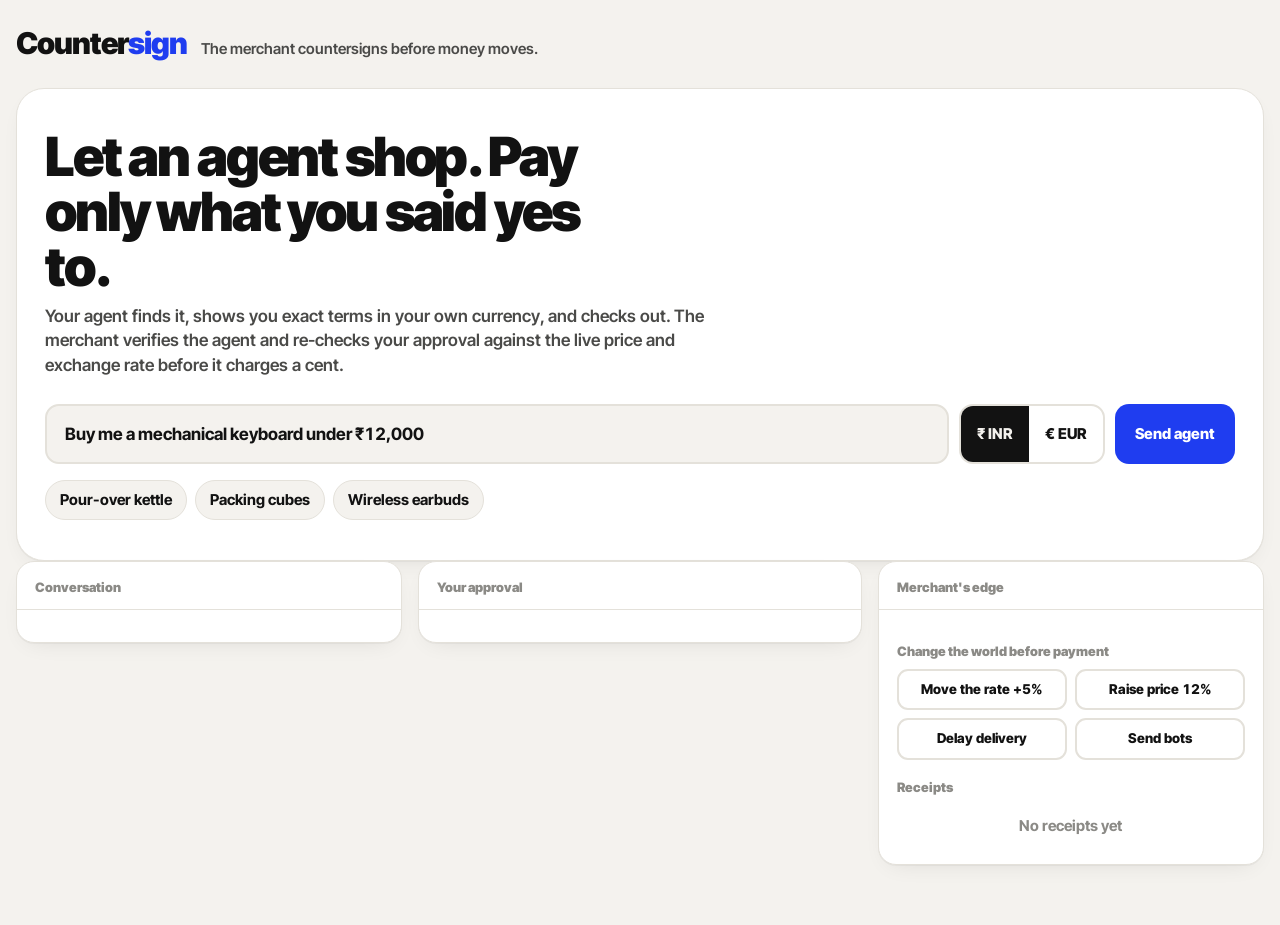
==== src/countersign/web/static/index.html @ b2256d84 "Merge aeshvarya/a5-shopper-screens: the demo app" ====
<!doctype html>
<html lang="en">
<head>
<meta charset="utf-8">
<meta name="viewport" content="width=device-width, initial-scale=1">
<title>Countersign</title>
<link rel="preconnect" href="https://fonts.googleapis.com">
<link rel="preconnect" href="https://fonts.gstatic.com" crossorigin>
<link href="https://fonts.googleapis.com/css2?family=Inter+Tight:wght@500;600;700;800;900&display=swap" rel="stylesheet">
<style>
:root {
  --bg: #f4f2ee; --panel: #ffffff; --ink: #121212; --ink-2: #4a4a48; --ink-3: #8b8a86;
  --line: #e4e1da; --soft: #efece6;
  --go: #0f8a4b; --go-bg: #e3f4ea; --ask: #b86e00; --ask-bg: #fbefd9; --no: #c0322b; --no-bg: #fbe5e3;
  --accent: #1f3df0; --accent-ink: #ffffff;
  --radius: 18px; --shadow: 0 1px 0 rgba(0,0,0,.04), 0 8px 24px -12px rgba(0,0,0,.12);
}
@media (prefers-color-scheme: dark) {
  :root:not([data-theme="light"]) {
    --bg: #0d0d0f; --panel: #17171a; --ink: #f3f2ee; --ink-2: #b9b8b3; --ink-3: #7b7a76;
    --line: #2a2a2f; --soft: #202024;
    --go: #3ccf7f; --go-bg: #12301f; --ask: #f2a93b; --ask-bg: #33250f; --no: #ff6b61; --no-bg: #3a1714;
    --accent: #7f93ff; --accent-ink: #0d0d0f; --shadow: none;
  }
}
* { box-sizing: border-box; }
html, body { margin: 0; background: var(--bg); color: var(--ink); }
body { font-family: "Inter Tight", system-ui, sans-serif; font-weight: 500; font-size: 15px; line-height: 1.45;
       font-variant-numeric: tabular-nums; -webkit-font-smoothing: antialiased; }
button, input { font: inherit; color: inherit; }
.wrap { max-width: 1320px; margin: 0 auto; padding: 22px 16px 60px; }
header { display: flex; align-items: center; justify-content: space-between; gap: 16px; margin-bottom: 22px; flex-wrap: wrap; }
.brand { display: flex; align-items: baseline; gap: 14px; flex-wrap: wrap; }
.brand h1 { margin: 0; font-size: 30px; font-weight: 900; letter-spacing: -0.03em; }
.brand h1 span { color: var(--accent); }
.brand p { margin: 0; color: var(--ink-2); font-weight: 600; }
.pills { display: flex; gap: 8px; flex-wrap: wrap; }
.pill { padding: 6px 12px; border-radius: 999px; background: var(--panel); border: 1px solid var(--line); font-weight: 700; font-size: 13px; }
.pill b { font-weight: 900; }

/* start */
.start { background: var(--panel); border-radius: 28px; padding: 40px 28px; box-shadow: var(--shadow); border: 1px solid var(--line); }
.start h2 { margin: 0 0 6px; font-size: clamp(30px, 5vw, 54px); font-weight: 900; letter-spacing: -0.04em; line-height: 1.02; max-width: 15ch; }
.start .sub { color: var(--ink-2); font-size: 17px; font-weight: 600; max-width: 60ch; margin: 10px 0 26px; }
.ask { display: flex; gap: 10px; flex-wrap: wrap; }
.ask input[type=text] { flex: 1 1 320px; min-width: 0; padding: 16px 18px; border-radius: 14px; border: 2px solid var(--line); background: var(--bg); font-size: 17px; font-weight: 700; }
.ask input[type=text]:focus { outline: none; border-color: var(--accent); }
.seg { display: inline-flex; border: 2px solid var(--line); border-radius: 14px; overflow: hidden; }
.seg button { border: 0; background: transparent; padding: 0 16px; font-weight: 800; cursor: pointer; min-height: 52px; }
.seg button[aria-pressed=true] { background: var(--ink); color: var(--bg); }
.btn { border: 0; border-radius: 14px; padding: 14px 20px; font-weight: 800; cursor: pointer; background: var(--ink); color: var(--bg); min-height: 52px; }
.btn.primary { background: var(--accent); color: var(--accent-ink); }
.btn.ghost { background: transparent; color: var(--ink); border: 2px solid var(--line); }
.btn.small { min-height: 0; padding: 9px 13px; border-radius: 11px; font-size: 13.5px; }
.btn:disabled { opacity: .45; cursor: default; }
.chips { display: flex; gap: 8px; flex-wrap: wrap; margin-top: 16px; }
.chip { border: 1px solid var(--line); background: var(--bg); border-radius: 999px; padding: 8px 14px; font-weight: 700; cursor: pointer; }

/* board */
.board { display: grid; grid-template-columns: 1fr 1.15fr 1fr; gap: 16px; align-items: start; }
@media (max-width: 1080px) { .board { grid-template-columns: 1fr; } }
.col { background: var(--panel); border-radius: var(--radius); border: 1px solid var(--line); box-shadow: var(--shadow); min-width: 0; }
.col > h3 { margin: 0; padding: 16px 18px 12px; font-size: 13px; font-weight: 900; color: var(--ink-3); border-bottom: 1px solid var(--line); display: flex; justify-content: space-between; align-items: center; }
.col .body { padding: 14px 18px 18px; }

/* conversation */
.feed { display: flex; flex-direction: column; gap: 10px; max-height: 70vh; overflow: auto; }
.msg { padding: 10px 13px; border-radius: 14px; background: var(--soft); max-width: 92%; overflow-wrap: anywhere; }
.msg.shopper { align-self: flex-end; background: var(--ink); color: var(--bg); font-weight: 700; }
.msg.agent { align-self: flex-start; }
.msg.sys { align-self: center; background: transparent; color: var(--ink-3); font-size: 13px; font-weight: 700; text-align: center; padding: 2px 8px; }
.msg.go { background: var(--go-bg); color: var(--go); font-weight: 800; }
.msg.ask { background: var(--ask-bg); color: var(--ask); font-weight: 800; }
.msg.no { background: var(--no-bg); color: var(--no); font-weight: 800; }
.msg.market { align-self: center; background: transparent; border: 1px dashed var(--ask); color: var(--ask); font-size: 13px; font-weight: 800; }
.typing { color: var(--ink-3); font-weight: 700; font-size: 13px; }
.typing::after { content: "…"; animation: dots 1.2s steps(4) infinite; }
@keyframes dots { 0% { content: ""; } 33% { content: "."; } 66% { content: ".."; } 100% { content: "..."; } }

/* approval */
.card { border-radius: 16px; border: 2px solid var(--line); padding: 18px; }
.card.pending { border-color: var(--accent); }
.card.go { border-color: var(--go); background: var(--go-bg); }
.card.ask { border-color: var(--ask); background: var(--ask-bg); }
.card.no { border-color: var(--no); background: var(--no-bg); }
.label { font-size: 12.5px; font-weight: 900; color: var(--ink-3); margin-bottom: 4px; }
.item { font-size: 20px; font-weight: 900; letter-spacing: -0.02em; }
.why { color: var(--ink-2); font-weight: 600; margin: 6px 0 14px; }
.big { font-size: clamp(34px, 4.6vw, 48px); font-weight: 900; letter-spacing: -0.04em; line-height: 1; }
.rows { display: grid; grid-template-columns: auto 1fr; gap: 8px 16px; margin: 14px 0; font-weight: 600; }
.rows dt { color: var(--ink-3); font-weight: 800; }
.rows dd { margin: 0; text-align: right; font-weight: 800; }
.lock { display: inline-flex; align-items: center; gap: 6px; font-weight: 800; color: var(--go); }
.lock.low { color: var(--ask); }
.ceiling { display: flex; gap: 10px; align-items: center; margin: 14px 0 6px; flex-wrap: wrap; }
.ceiling .field { display: inline-flex; align-items: center; border: 2px solid var(--line); border-radius: 12px; background: var(--bg); padding-left: 14px; }
.ceiling .field span { font-size: 20px; font-weight: 900; color: var(--ink-3); }
.ceiling .field:focus-within { border-color: var(--accent); }
.ceiling input { border: 0 !important; outline: none; width: 150px; padding: 12px 14px; border: 2px solid var(--line); border-radius: 12px; background: var(--bg); font-size: 20px; font-weight: 900; }
.hint { color: var(--ink-2); font-size: 13.5px; font-weight: 600; }
.actions { display: flex; gap: 10px; margin-top: 16px; flex-wrap: wrap; }
.diff { width: 100%; border-collapse: collapse; margin: 10px 0 2px; font-weight: 700; font-size: 14px; }
.diff th { text-align: left; color: var(--ink-3); font-size: 12.5px; font-weight: 900; padding: 4px 0; }
.diff td { padding: 6px 0; border-top: 1px solid rgba(0,0,0,.08); vertical-align: top; overflow-wrap: anywhere; }
.diff td.new { color: var(--ask); font-weight: 900; }
.diff td:first-child, .diff th:first-child { white-space: nowrap; padding-right: 12px; }
.empty { color: var(--ink-3); font-weight: 700; text-align: center; padding: 34px 10px; }
.stack { display: flex; flex-direction: column; gap: 14px; }

/* edge */
.edge { display: flex; flex-direction: column; gap: 6px; max-height: 34vh; overflow: auto; }
.e { display: grid; grid-template-columns: 22px 1fr; gap: 8px; font-size: 13.5px; font-weight: 700; padding: 7px 9px; border-radius: 10px; background: var(--soft); overflow-wrap: anywhere; }
.e .k { font-weight: 900; }
.e.ok .k { color: var(--go); } .e.bad .k { color: var(--no); }
.e small { display: block; color: var(--ink-3); font-weight: 700; }
.sec { margin-top: 18px; }
.sec h4 { margin: 0 0 8px; font-size: 13px; font-weight: 900; color: var(--ink-3); }
.levers { display: grid; grid-template-columns: 1fr 1fr; gap: 8px; }
.receipt { border: 2px solid var(--line); border-radius: 14px; padding: 12px; font-size: 13.5px; font-weight: 700; }
.receipt .rn { font-size: 17px; font-weight: 900; }
.findings { margin: 8px 0 0; padding: 0; list-style: none; display: flex; flex-direction: column; gap: 4px; }
.findings li::before { content: "✓ "; color: var(--go); font-weight: 900; }
.findings.bad li::before { content: "✗ "; color: var(--no); }
.verdict { font-weight: 900; margin-top: 8px; }
.verdict.ok { color: var(--go); } .verdict.bad { color: var(--no); }
.toast { position: fixed; left: 50%; bottom: 20px; transform: translateX(-50%); background: var(--ink); color: var(--bg); padding: 12px 16px; border-radius: 12px; font-weight: 800; display: none; max-width: calc(100% - 32px); }
</style>
</head>
<body>
<div class="wrap">
  <header>
    <div class="brand">
      <h1>Counter<span>sign</span></h1>
      <p>The merchant countersigns before money moves.</p>
    </div>
    <div class="pills" id="pills"></div>
  </header>

  <section class="start" id="start">
    <h2>Let an agent shop. Pay only what you said yes to.</h2>
    <p class="sub">Your agent finds it, shows you exact terms in your own currency, and checks out. The merchant verifies the agent and re-checks your approval against the live price and exchange rate before it charges a cent.</p>
    <form class="ask" id="ask">
      <input type="text" id="request" value="Buy me a mechanical keyboard under ₹12,000" aria-label="What should your agent buy?">
      <div class="seg" role="group" aria-label="Your currency">
        <button type="button" data-ccy="INR" aria-pressed="true">₹ INR</button>
        <button type="button" data-ccy="EUR" aria-pressed="false">€ EUR</button>
      </div>
      <button class="btn primary" type="submit">Send agent</button>
    </form>
    <div class="chips">
      <button class="chip" data-q="Buy me a pour-over kettle">Pour-over kettle</button>
      <button class="chip" data-q="Buy me packing cubes for a trip">Packing cubes</button>
      <button class="chip" data-q="Buy me wireless earbuds">Wireless earbuds</button>
    </div>
  </section>

  <section class="board" id="board" hidden>
    <div class="col">
      <h3>Conversation <span id="state" class="typing" hidden>working</span></h3>
      <div class="body"><div class="feed" id="feed"></div></div>
    </div>
    <div class="col">
      <h3>Your approval</h3>
      <div class="body stack" id="approval"></div>
    </div>
    <div class="col">
      <h3>Merchant's edge</h3>
      <div class="body">
        <div class="edge" id="edge"></div>
        <div class="sec"><h4>Change the world before payment</h4>
          <div class="levers">
            <button class="btn ghost small" data-lever="rate">Move the rate +5%</button>
            <button class="btn ghost small" data-lever="price">Raise price 12%</button>
            <button class="btn ghost small" data-lever="delivery">Delay delivery</button>
            <button class="btn ghost small" data-lever="bot">Send bots</button>
          </div>
        </div>
        <div class="sec"><h4>Receipts</h4><div id="receipts" class="stack"><div class="empty" style="padding:10px">No receipts yet</div></div></div>
      </div>
    </div>
  </section>
</div>
<div class="toast" id="toast" role="status"></div>

<script>
const $ = (s) => document.querySelector(s);
let currency = "INR", sid = null, state = null, poll = null, verified = {};

const fmt = (amount, ccy) => {
  if (amount == null) return "—";
  const n = Number(amount);
  const locale = ccy === "INR" ? "en-IN" : ccy === "EUR" ? "de-DE" : "en-US";
  return new Intl.NumberFormat(locale, { style: "currency", currency: ccy, maximumFractionDigits: 2 }).format(n);
};
const esc = (s) => String(s ?? "").replace(/[&<>"]/g, (c) => ({ "&": "&amp;", "<": "&lt;", ">": "&gt;", '"': "&quot;" }[c]));
const toast = (t) => { const el = $("#toast"); el.textContent = t; el.style.display = "block"; clearTimeout(toast.t); toast.t = setTimeout(() => el.style.display = "none", 3200); };

async function api(path, body) {
  const r = await fetch(path, { method: body === undefined ? "GET" : "POST", headers: { "Content-Type": "application/json" }, body: body === undefined ? undefined : JSON.stringify(body) });
  const data = await r.json().catch(() => ({}));
  if (!r.ok) throw new Error(data.detail || r.statusText);
  return data;
}

document.querySelectorAll(".seg button").forEach((b) => b.onclick = () => {
  currency = b.dataset.ccy;
  document.querySelectorAll(".seg button").forEach((x) => x.setAttribute("aria-pressed", x === b));
  const req = $("#request");
  req.value = req.value.replace(/under [₹€][\d,.]+/, currency === "INR" ? "under ₹12,000" : "under €130");
});
document.querySelectorAll(".chip").forEach((c) => c.onclick = () => { $("#request").value = c.dataset.q; });
// A link like /?q=Buy+me+a+kettle&ccy=EUR starts the demo straight away.
const params = new URLSearchParams(location.search);
if (params.get("ccy") === "EUR") document.querySelector('.seg button[data-ccy="EUR"]').click();
if (params.get("s")) { sid = params.get("s"); $("#start").hidden = true; $("#board").hidden = false; startPolling(); }
else if (params.get("q")) { $("#request").value = params.get("q"); setTimeout(() => $("#ask").requestSubmit(), 50); }

$("#ask").onsubmit = async (e) => {
  e.preventDefault();
  const request = $("#request").value.trim();
  if (!request) return;
  try {
    state = await api("/api/sessions", { request, currency });
    sid = state.id; $("#start").hidden = true; $("#board").hidden = false;
    render(); startPolling();
  } catch (err) { toast(err.message); }
};

function startPolling() {
  clearInterval(poll);
  poll = setInterval(async () => {
    try { state = await api(`/api/sessions/${sid}`); render(); } catch (e) {}
  }, 700);
}

function render() {
  if (!state) return;
  $("#pills").innerHTML = `
    <span class="pill">Agent: <b>${esc(state.model)}</b></span>
    <span class="pill">Market: <b>1 USD = ${esc(state.rate)} ${esc(state.currency)}</b></span>`;
  $("#state").hidden = state.status !== "working";
  renderFeed(); renderApproval(); renderEdge(); renderReceipts();
}

function renderFeed() {
  const ccy = state.currency;
  const html = state.events.map((e) => {
    switch (e.kind) {
      case "shopper": return `<div class="msg shopper">${esc(e.text)}</div>`;
      case "agent": return `<div class="msg agent">${esc(e.text)}</div>`;
      case "tool": return `<div class="msg sys">${esc(e.text)}</div>`;
      case "offer": return `<div class="msg sys">Merchant offer: ${fmt(e.data.offer.shopper_total, ccy)} (${fmt(e.data.offer.merchant_total, e.data.offer.merchant_currency)})</div>`;
      case "approval": return `<div class="msg sys">Waiting for your approval</div>`;
      case "approved": return `<div class="msg shopper">Approved, up to ${fmt(e.data.ceiling, ccy)}</div>`;
      case "declined": return `<div class="msg shopper">No thanks</div>`;
      case "decision": {
        const o = e.data.decision.outcome;
        const cls = o === "proceed" ? "go" : o === "reask" ? "ask" : "no";
        const head = o === "proceed" ? `Countersigned. Order ${esc(e.data.decision.order_number)}` : o === "reask" ? "Merchant asked again" : "Merchant refused";
        return `<div class="msg ${cls}">${head}<br><span style="font-weight:600">${esc(e.data.decision.reason)}</span></div>`;
      }
      case "market": return `<div class="msg market">${esc(e.text)}</div>`;
      case "edge": return `<div class="msg no">${esc(e.text)}</div>`;
      case "error": return `<div class="msg no">${esc(e.text)}</div>`;
      default: return "";
    }
  }).join("");
  const feed = $("#feed");
  const stick = feed.scrollTop + feed.clientHeight >= feed.scrollHeight - 30;
  feed.innerHTML = html + (state.status === "working" ? `<div class="typing">agent is working</div>` : "");
  if (stick) feed.scrollTop = feed.scrollHeight;
}

function lastDecision() {
  for (let i = state.events.length - 1; i >= 0; i--) if (state.events[i].kind === "decision") return state.events[i].data;
  return null;
}

function countdown(iso) {
  const ms = new Date(iso) - new Date(state.now);
  if (ms <= 0) return { text: "expired", low: true };
  const m = Math.floor(ms / 60000), s = Math.floor((ms % 60000) / 1000);
  return { text: `${m}:${String(s).padStart(2, "0")} left`, low: m < 5 };
}

function renderApproval() {
  const box = $("#approval");
  const ccy = state.currency;
  const d = lastDecision();
  const parts = [];

  if (d && d.decision.outcome === "reask") {
    const rows = d.decision.changes.map((c) => `<tr><td>${esc(labelOf(c.field))}</td><td>${esc(show(c.approved, c.field, ccy))}</td><td class="new">${esc(show(c.live, c.field, ccy))}</td></tr>`).join("");
    parts.push(`<div class="card ask"><div class="label">Merchant asked again</div><div class="item">${esc(d.decision.reason)}</div>
      <table class="diff"><tr><th>What</th><th>You approved</th><th>Now</th></tr>${rows}</table></div>`);
  }
  if (state.pending) {
    const p = state.pending, o = p.offer;
    const lock = o.rate_locked_until ? countdown(o.rate_locked_until) : null;
    const items = o.items.map((i) => `${esc(i.title)}${i.quantity > 1 ? " × " + i.quantity : ""}`).join(", ");
    parts.push(`<div class="card pending">
      <div class="label">Your agent wants to buy</div>
      <div class="item">${items}</div>
      <div class="why">${esc(p.summary)}</div>
      <div class="label">You pay</div>
      <div class="big">${fmt(o.shopper_total, ccy)}</div>
      <dl class="rows">
        <dt>Merchant price</dt><dd>${fmt(o.merchant_total, o.merchant_currency)}</dd>
        ${o.rate ? `<dt>Rate</dt><dd>1 ${esc(o.merchant_currency)} = ${esc(o.rate)} ${esc(ccy)}</dd>
        <dt>Rate locked</dt><dd><span class="lock ${lock.low ? "low" : ""}">${lock.text}</span></dd>` : ""}
        <dt>Delivery</dt><dd>${esc(o.delivery)}</dd>
        <dt>Merchant</dt><dd>${esc(o.merchant_id)}</dd>
      </dl>
      <div class="label">The most you'll pay</div>
      <div class="ceiling"><label class="field"><span>${ccy === "INR" ? "₹" : "€"}</span><input id="ceiling" inputmode="decimal" value="${esc(p.suggested_ceiling)}" aria-label="Maximum you will pay"></label><span class="hint">If the price in ${esc(ccy)} moves above this, or anything you chose changes, your agent asks you again.</span></div>
      <div class="actions">
        <button class="btn primary" id="approve" ${state.status === "working" ? "disabled" : ""}>Approve up to ${fmt(p.suggested_ceiling, ccy)}</button>
        <button class="btn ghost" id="decline" ${state.status === "working" ? "disabled" : ""}>Decline</button>
      </div></div>`);
  } else if (d && d.decision.outcome === "proceed") {
    parts.push(`<div class="card go"><div class="label">Paid</div><div class="item">Order ${esc(d.decision.order_number)}</div>
      <div class="big" style="margin-top:8px">${fmt(...String(d.decision.charged).split(" "))}</div>
      <div class="why" style="margin-top:10px">The merchant verified your agent, re-checked your approval against the live price and rate, and signed a receipt.</div></div>`);
  } else if (d && d.decision.outcome === "refuse") {
    parts.push(`<div class="card no"><div class="label">Refused</div><div class="item">${esc(d.decision.reason)}</div><div class="why">Nothing was charged.</div></div>`);
  } else if (state.status === "done") {
    parts.push(`<div class="empty">Nothing was bought.</div>`);
  } else if (!parts.length) {
    parts.push(`<div class="empty">Your agent is shopping. Exact terms will appear here for you to approve.</div>`);
  }
  if (state.status === "done" || state.status === "error") parts.push(`<button class="btn ghost" onclick="location.reload()">Start again</button>`);

  const ceilingVal = $("#ceiling")?.value;
  box.innerHTML = parts.join("");
  if ($("#ceiling") && ceilingVal) $("#ceiling").value = ceilingVal;
  $("#ceiling")?.addEventListener("input", (e) => { const v = Number(e.target.value); if ($("#approve") && v) $("#approve").textContent = "Approve up to " + fmt(v, ccy); });
  if ($("#ceiling") && $("#approve") && Number($("#ceiling").value)) $("#approve").textContent = "Approve up to " + fmt($("#ceiling").value, ccy);
  $("#approve")?.addEventListener("click", async () => {
    try { state = await api(`/api/sessions/${sid}/approve`, { ceiling: $("#ceiling").value }); render(); } catch (e) { toast(e.message); }
  });
  $("#decline")?.addEventListener("click", async () => { try { state = await api(`/api/sessions/${sid}/decline`, {}); render(); } catch (e) { toast(e.message); } });
}

const labelOf = (f) => ({ shopper_total: "Price in your currency", items: "Items", merchant_total: "Merchant price", delivery: "Delivery", stock: "Stock", merchant_id: "Merchant", shopper_currency: "Currency" }[f] || f);
function show(v, field, ccy) {
  if (v == null) return "—";
  if (field === "shopper_total") return fmt(v, ccy);
  if (field === "merchant_total") return fmt(v, "USD");
  if (Array.isArray(v)) return v.map((i) => i.sku ? `${i.sku} × ${i.quantity} @ ${fmt(i.unit_price, "USD")}` : JSON.stringify(i)).join(", ");
  return String(v);
}

function renderEdge() {
  const rows = state.edge.slice().reverse().map((e) => `<div class="e ${e.ok ? "ok" : "bad"}"><span class="k">${e.ok ? "✓" : "✗"}</span>
    <span>${e.ok ? "Verified agent " + esc(e.detail) : "Refused: " + esc(e.detail)}<small>${esc(e.tag === "agent-payer-auth" ? "pay" : "browse")} · ${esc(e.path)}</small></span></div>`).join("");
  $("#edge").innerHTML = rows || `<div class="empty" style="padding:10px">No requests yet</div>`;
}

function renderReceipts() {
  if (!state.receipts.length) return;
  $("#receipts").innerHTML = state.receipts.map((r, i) => {
    const b = r.body, v = verified[i];
    return `<div class="receipt"><div class="rn">${esc(b.order_number)}</div>
      <div>${fmt(b.charged.amount, b.charged.currency)} · ceiling ${fmt(b.approval.ceiling, b.approval.currency)}</div>
      <div class="hint">Signed by ${esc(r.key_id)} · agent ${esc(b.agent ? b.agent.key_id : "unknown")}</div>
      <div class="actions"><button class="btn small" data-verify="${i}">Verify</button><button class="btn ghost small" data-tamper="${i}">Tamper, then verify</button></div>
      ${v ? `<div class="verdict ${v.ok ? "ok" : "bad"}">${v.ok ? "Verified" : "Failed"}${v.tampered ? " (amount edited to 1.00)" : ""}</div><ul class="findings ${v.ok ? "" : "bad"}">${v.findings.map((f) => `<li>${esc(f)}</li>`).join("")}</ul>` : ""}</div>`;
  }).join("");
  document.querySelectorAll("[data-verify]").forEach((b) => b.onclick = () => verify(+b.dataset.verify, false));
  document.querySelectorAll("[data-tamper]").forEach((b) => b.onclick = () => verify(+b.dataset.tamper, true));
}

async function verify(i, tamper) {
  const receipt = JSON.parse(JSON.stringify(state.receipts[i]));
  if (tamper) receipt.body.charged.amount = "1.00";
  const approval = Object.values(state.approvals).find((a) => a.hash === receipt.body.approval.hash);
  try {
    const out = await api("/api/receipts/verify", { receipt, approval, merchant_key: state.merchant_key });
    verified[i] = { ...out, tampered: tamper }; renderReceipts();
  } catch (e) { toast(e.message); }
}

document.querySelectorAll("[data-lever]").forEach((b) => b.onclick = async () => {
  const lever = b.dataset.lever;
  const body = lever === "rate" ? { value: (Number(state.rate) * 1.05).toFixed(2) } : {};
  try { state = await api(`/api/sessions/${sid}/levers/${lever}`, body); render(); } catch (e) { toast(e.message); }
});
</script>
</body>
</html>
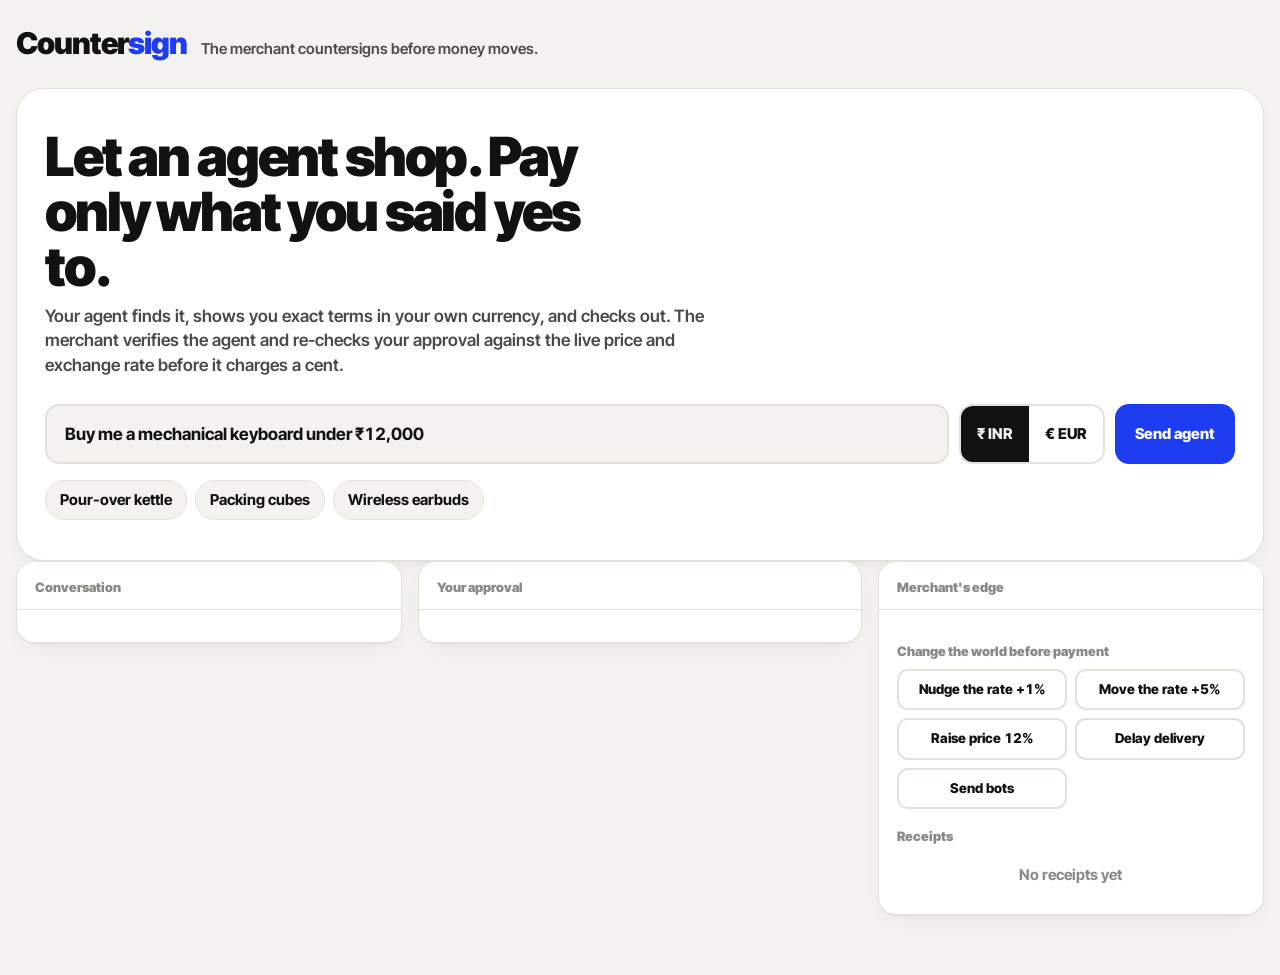
==== commit a649944b: "Merge aeshvarya/a5-rate-nudge" ====
--- a/src/countersign/web/static/index.html
+++ b/src/countersign/web/static/index.html
@@ -116,6 +116,7 @@
 .sec { margin-top: 18px; }
 .sec h4 { margin: 0 0 8px; font-size: 13px; font-weight: 900; color: var(--ink-3); }
 .levers { display: grid; grid-template-columns: 1fr 1fr; gap: 8px; }
+@media (max-width: 420px) { .levers { grid-template-columns: 1fr; } }
 .receipt { border: 2px solid var(--line); border-radius: 14px; padding: 12px; font-size: 13.5px; font-weight: 700; }
 .receipt .rn { font-size: 17px; font-weight: 900; }
 .findings { margin: 8px 0 0; padding: 0; list-style: none; display: flex; flex-direction: column; gap: 4px; }
@@ -169,7 +170,8 @@
         <div class="edge" id="edge"></div>
         <div class="sec"><h4>Change the world before payment</h4>
           <div class="levers">
-            <button class="btn ghost small" data-lever="rate">Move the rate +5%</button>
+            <button class="btn ghost small" data-lever="rate" data-pct="1.01">Nudge the rate +1%</button>
+            <button class="btn ghost small" data-lever="rate" data-pct="1.05">Move the rate +5%</button>
             <button class="btn ghost small" data-lever="price">Raise price 12%</button>
             <button class="btn ghost small" data-lever="delivery">Delay delivery</button>
             <button class="btn ghost small" data-lever="bot">Send bots</button>
@@ -382,7 +384,7 @@
 
 document.querySelectorAll("[data-lever]").forEach((b) => b.onclick = async () => {
   const lever = b.dataset.lever;
-  const body = lever === "rate" ? { value: (Number(state.rate) * 1.05).toFixed(2) } : {};
+  const body = lever === "rate" ? { value: (Number(state.rate) * Number(b.dataset.pct || 1.05)).toFixed(4) } : {};
   try { state = await api(`/api/sessions/${sid}/levers/${lever}`, body); render(); } catch (e) { toast(e.message); }
 });
 </script>
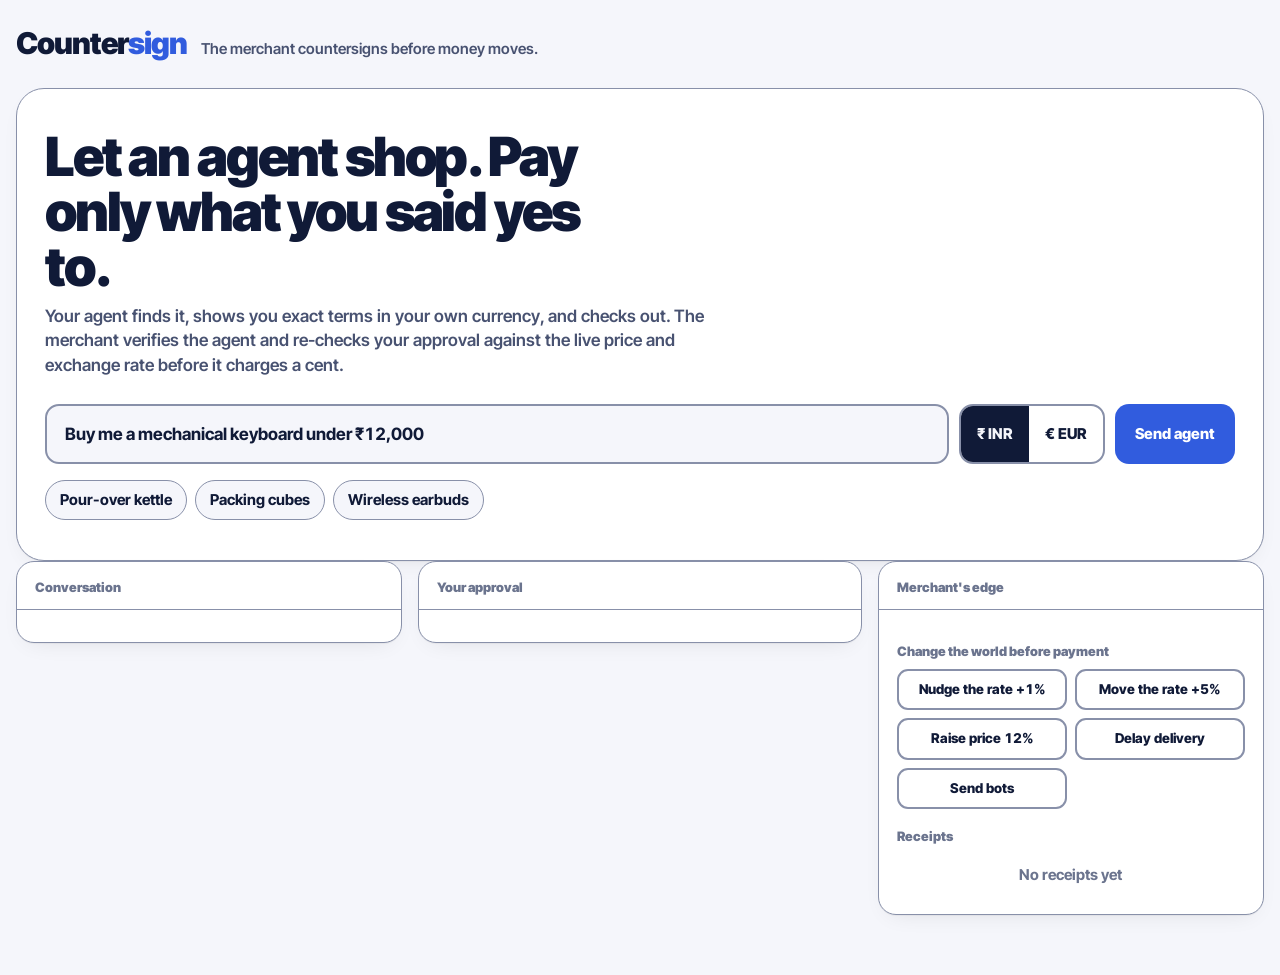
==== commit 3b880486: "Copy the v8-blue palette and the new type and space tokens into the four web pages scripts/apply_tok" ====
--- a/src/countersign/web/static/index.html
+++ b/src/countersign/web/static/index.html
@@ -8,21 +8,127 @@
 <link rel="preconnect" href="https://fonts.gstatic.com" crossorigin>
 <link href="https://fonts.googleapis.com/css2?family=Inter+Tight:wght@500;600;700;800;900&display=swap" rel="stylesheet">
 <style>
+/* tokens:begin, copied from src/countersign/edge/static/tokens.css by scripts/apply_tokens.py: change colours there */
 :root {
-  --bg: #f4f2ee; --panel: #ffffff; --ink: #121212; --ink-2: #4a4a48; --ink-3: #8b8a86;
-  --line: #e4e1da; --soft: #efece6;
-  --go: #0f8a4b; --go-bg: #e3f4ea; --ask: #b86e00; --ask-bg: #fbefd9; --no: #c0322b; --no-bg: #fbe5e3;
-  --accent: #1f3df0; --accent-ink: #ffffff;
-  --radius: 18px; --shadow: 0 1px 0 rgba(0,0,0,.04), 0 8px 24px -12px rgba(0,0,0,.12);
+  --bg: #f5f6fb;          /* page background */
+  --panel: #ffffff;       /* cards, panels */
+  --ink: #101a37;         /* body text */
+  --ink-2: #485271;       /* secondary text */
+  --ink-3: #6b748e;       /* hints, labels */
+  --line: #8890a9;        /* borders, rules */
+  --soft: #e7ebf6;        /* quiet fills */
+  --go: #117976;          /* PROCEED: charged */
+  --go-bg: #e4f6f5;
+  --ask: #906510;         /* REASK: asked again */
+  --ask-bg: #fbf2df;
+  --no: #bf1f75;          /* REFUSE: refused */
+  --no-bg: #f9e2ee;
+  --info: #485271;        /* neutral notes */
+  --info-bg: #e7ebf6;
+  --accent: #315cde;      /* links, primary buttons */
+  --accent-ink: #ffffff;  /* text on accent */
+  --on-status: #ffffff;   /* text on an ask or no button */
+  --cat-1: #4c6ed5;       /* product images, one per category */
+  --cat-2: #cf3487;
+  --cat-3: #17817e;
+  --cat-4: #986c16;
+  --cat-5: #7666c5;
+  --cat-ink: #ffffff;     /* initials on a product image */
+
+  /* type: three stacks, unquoted so they also go into SVG attributes */
+  --font-display: Charter, Bitstream Charter, Sitka Text, Cambria, Iowan Old Style, Georgia, serif;
+  --font-sans: Avenir Next, Avenir, Seravek, Segoe UI, Ubuntu, Noto Sans, Helvetica Neue, sans-serif;
+  --font-mono: ui-monospace, SF Mono, Menlo, Cascadia Mono, Consolas, monospace;
+  /* a modular scale, ratio 1.2: each step is the one below times the ratio */
+  --ratio: 1.2;
+  --step--1: 0.833rem;    /* labels, captions, table heads */
+  --step-0: 1rem;         /* body */
+  --step-1: 1.2rem;
+  --step-2: 1.44rem;      /* prices, section heads */
+  --step-3: 1.728rem;
+  --step-4: 2.074rem;     /* page heads */
+  --step-5: 2.488rem;
+  --measure: 68ch;        /* longest line of running text */
+
+  /* space: one 4px unit; tight inside a group, wide between groups */
+  --space-1: 4px;
+  --space-2: 8px;
+  --space-3: 12px;
+  --space-4: 16px;
+  --space-5: 24px;
+  --space-6: 32px;
+  --space-7: 48px;
+  --space-8: 64px;
+  --container: 1040px;    /* widest a page gets; wider screens grow the margins */
+
+  /* shape: two radii, one per nesting level, and edges drawn with a line, never a shadow */
+  --radius-1: 8px;        /* controls, tags, inner pieces */
+  --radius-2: 14px;       /* panels */
+
+  /* motion: short and decelerating, transform and opacity only */
+  --dur: 180ms;
+  --ease: cubic-bezier(0.22, 1, 0.36, 1);
 }
 @media (prefers-color-scheme: dark) {
   :root:not([data-theme="light"]) {
-    --bg: #0d0d0f; --panel: #17171a; --ink: #f3f2ee; --ink-2: #b9b8b3; --ink-3: #7b7a76;
-    --line: #2a2a2f; --soft: #202024;
-    --go: #3ccf7f; --go-bg: #12301f; --ask: #f2a93b; --ask-bg: #33250f; --no: #ff6b61; --no-bg: #3a1714;
-    --accent: #7f93ff; --accent-ink: #0d0d0f; --shadow: none;
+    --bg: #0a0d1d;
+    --panel: #11162a;
+    --ink: #f3f4fa;
+    --ink-2: #9aa4c2;
+    --ink-3: #78829e;
+    --line: #5c6685;
+    --soft: #1c2136;
+    --go: #18a8a3;
+    --go-bg: #0f3332;
+    --ask: #c3860a;
+    --ask-bg: #33270f;
+    --no: #ef3a9a;
+    --no-bg: #330f22;
+    --info: #9aa4c2;
+    --info-bg: #1c2136;
+    --accent: #7193f8;
+    --accent-ink: #0a0d1d;
+    --on-status: #0a0d1d;
+    --cat-1: #4c6ed5;
+    --cat-2: #cf3487;
+    --cat-3: #17817e;
+    --cat-4: #986c16;
+    --cat-5: #7666c5;
+    --cat-ink: #ffffff;
   }
 }
+:root[data-theme="dark"] {
+  --bg: #0a0d1d;
+  --panel: #11162a;
+  --ink: #f3f4fa;
+  --ink-2: #9aa4c2;
+  --ink-3: #78829e;
+  --line: #5c6685;
+  --soft: #1c2136;
+  --go: #18a8a3;
+  --go-bg: #0f3332;
+  --ask: #c3860a;
+  --ask-bg: #33270f;
+  --no: #ef3a9a;
+  --no-bg: #330f22;
+  --info: #9aa4c2;
+  --info-bg: #1c2136;
+  --accent: #7193f8;
+  --accent-ink: #0a0d1d;
+  --on-status: #0a0d1d;
+  --cat-1: #4c6ed5;
+  --cat-2: #cf3487;
+  --cat-3: #17817e;
+  --cat-4: #986c16;
+  --cat-5: #7666c5;
+  --cat-ink: #ffffff;
+}
+/* tokens:end */
+:root { --radius: 18px; --shadow: 0 1px 0 rgba(0,0,0,.04), 0 8px 24px -12px rgba(0,0,0,.12); }
+@media (prefers-color-scheme: dark) {
+  :root:not([data-theme="light"]) { --shadow: none; }
+}
+:root[data-theme="dark"] { --shadow: none; }
 * { box-sizing: border-box; }
 html, body { margin: 0; background: var(--bg); color: var(--ink); }
 body { font-family: "Inter Tight", system-ui, sans-serif; font-weight: 500; font-size: 15px; line-height: 1.45;
@@ -52,6 +158,7 @@
 .btn.primary { background: var(--accent); color: var(--accent-ink); }
 .btn.ghost { background: transparent; color: var(--ink); border: 2px solid var(--line); }
 .btn.small { min-height: 0; padding: 9px 13px; border-radius: 11px; font-size: 13.5px; }
+a.btn { display: inline-flex; align-items: center; text-decoration: none; }
 .btn:disabled { opacity: .45; cursor: default; }
 .chips { display: flex; gap: 8px; flex-wrap: wrap; margin-top: 16px; }
 .chip { border: 1px solid var(--line); background: var(--bg); border-radius: 999px; padding: 8px 14px; font-weight: 700; cursor: pointer; }
@@ -358,6 +465,18 @@
   $("#edge").innerHTML = rows || `<div class="empty" style="padding:10px">No requests yet</div>`;
 }
 
+// /verify checks the receipt in the visitor's own browser. This visit's merchant has its own key,
+// so the link carries it; the fragment (#) never reaches a server.
+function b64url(text) {
+  const bytes = new TextEncoder().encode(text);
+  let s = "";
+  for (let i = 0; i < bytes.length; i++) s += String.fromCharCode(bytes[i]);
+  return btoa(s).replace(/\+/g, "-").replace(/\//g, "_").replace(/=+$/, "");
+}
+function checkLink(r) {
+  return "/verify#r=" + b64url(JSON.stringify(r)) + "&k=" + encodeURIComponent(state.merchant_key);
+}
+
 function renderReceipts() {
   if (!state.receipts.length) return;
   $("#receipts").innerHTML = state.receipts.map((r, i) => {
@@ -365,7 +484,7 @@
     return `<div class="receipt"><div class="rn">${esc(b.order_number)}</div>
       <div>${fmt(b.charged.amount, b.charged.currency)} · ceiling ${fmt(b.approval.ceiling, b.approval.currency)}</div>
       <div class="hint">Signed by ${esc(r.key_id)} · agent ${esc(b.agent ? b.agent.key_id : "unknown")}</div>
-      <div class="actions"><button class="btn small" data-verify="${i}">Verify</button><button class="btn ghost small" data-tamper="${i}">Tamper, then verify</button></div>
+      <div class="actions"><button class="btn small" data-verify="${i}">Verify</button><button class="btn ghost small" data-tamper="${i}">Tamper, then verify</button><a class="btn ghost small" target="_blank" rel="noopener" href="${checkLink(r)}">Check in your browser ↗</a></div>
       ${v ? `<div class="verdict ${v.ok ? "ok" : "bad"}">${v.ok ? "Verified" : "Failed"}${v.tampered ? " (amount edited to 1.00)" : ""}</div><ul class="findings ${v.ok ? "" : "bad"}">${v.findings.map((f) => `<li>${esc(f)}</li>`).join("")}</ul>` : ""}</div>`;
   }).join("");
   document.querySelectorAll("[data-verify]").forEach((b) => b.onclick = () => verify(+b.dataset.verify, false));
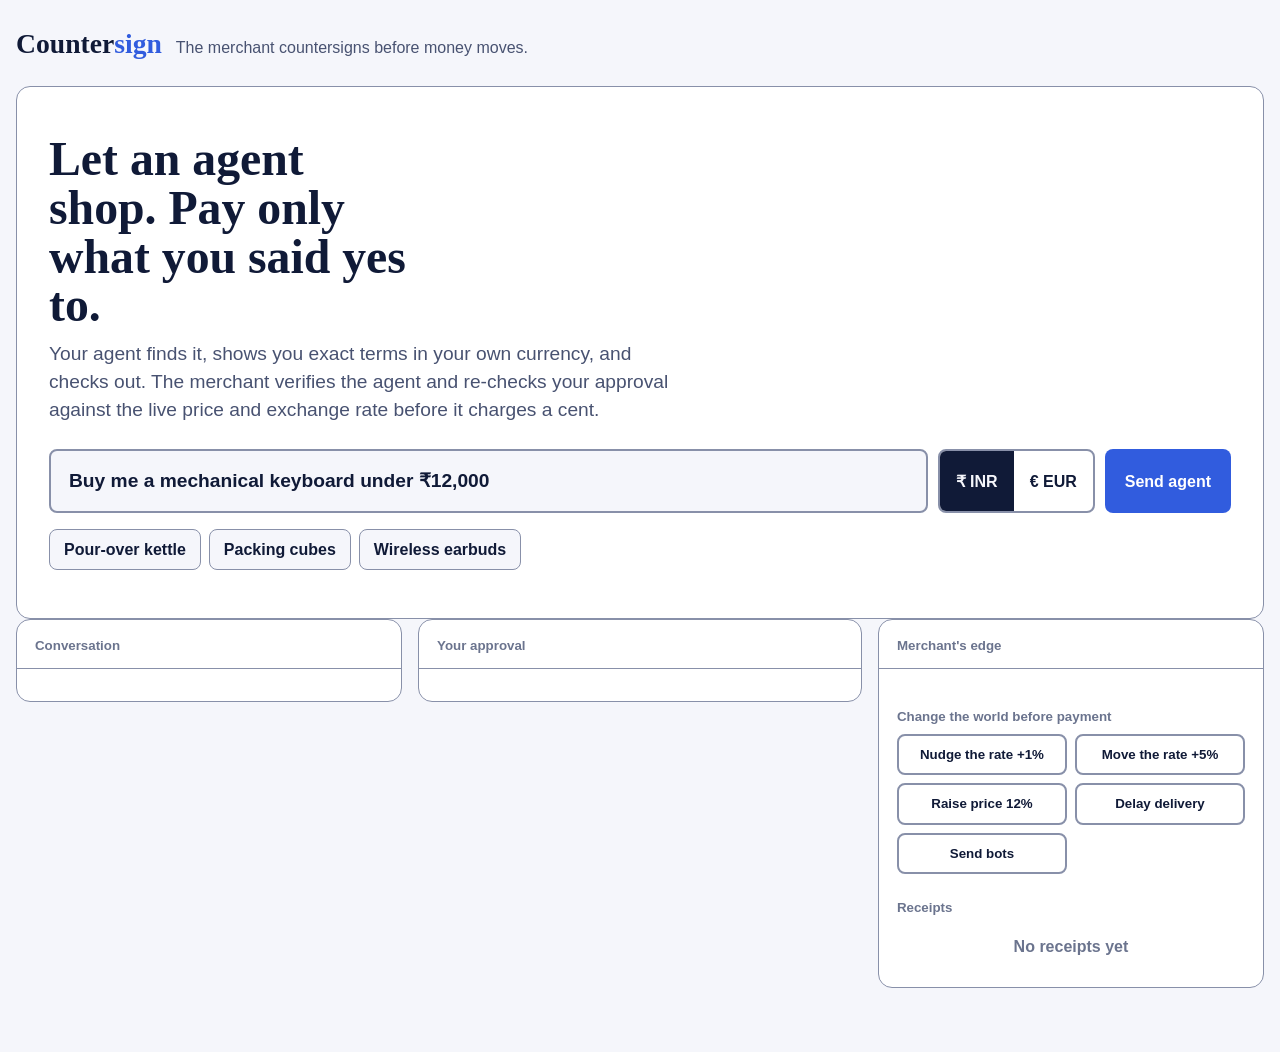
==== commit 2f5a1a4c: "Put the four web pages on the token type, space and shape scale, with focus, press and reduced-motio" ====
--- a/src/countersign/web/static/index.html
+++ b/src/countersign/web/static/index.html
@@ -124,114 +124,122 @@
   --cat-ink: #ffffff;
 }
 /* tokens:end */
-:root { --radius: 18px; --shadow: 0 1px 0 rgba(0,0,0,.04), 0 8px 24px -12px rgba(0,0,0,.12); }
-@media (prefers-color-scheme: dark) {
-  :root:not([data-theme="light"]) { --shadow: none; }
-}
-:root[data-theme="dark"] { --shadow: none; }
 * { box-sizing: border-box; }
-html, body { margin: 0; background: var(--bg); color: var(--ink); }
-body { font-family: "Inter Tight", system-ui, sans-serif; font-weight: 500; font-size: 15px; line-height: 1.45;
+html, body { margin: 0; overflow-x: clip; background: var(--bg); color: var(--ink); }
+body { font-family: var(--font-sans); font-weight: 500; font-size: var(--step-0); line-height: 1.45;
        font-variant-numeric: tabular-nums; -webkit-font-smoothing: antialiased; }
 button, input { font: inherit; color: inherit; }
-.wrap { max-width: 1320px; margin: 0 auto; padding: 22px 16px 60px; }
-header { display: flex; align-items: center; justify-content: space-between; gap: 16px; margin-bottom: 22px; flex-wrap: wrap; }
+.wrap { max-width: 1320px; margin: 0 auto; padding: var(--space-5) var(--space-4) var(--space-8); }
+header { display: flex; align-items: center; justify-content: space-between; gap: var(--space-4); margin-bottom: 22px; flex-wrap: wrap; }
 .brand { display: flex; align-items: baseline; gap: 14px; flex-wrap: wrap; }
-.brand h1 { margin: 0; font-size: 30px; font-weight: 900; letter-spacing: -0.03em; }
+.brand h1 { font-family: var(--font-display); margin: 0; font-size: var(--step-3); font-weight: 700; }
 .brand h1 span { color: var(--accent); }
-.brand p { margin: 0; color: var(--ink-2); font-weight: 600; }
-.pills { display: flex; gap: 8px; flex-wrap: wrap; }
-.pill { padding: 6px 12px; border-radius: 999px; background: var(--panel); border: 1px solid var(--line); font-weight: 700; font-size: 13px; }
-.pill b { font-weight: 900; }
+.brand p { margin: 0; color: var(--ink-2); font-weight: 500; }
+.pills { display: flex; gap: var(--space-2); flex-wrap: wrap; }
+.pill { padding: 6px var(--space-3); border-radius: var(--radius-1); background: var(--panel); border: 1px solid var(--line); font-weight: 600; font-size: var(--step--1); }
+.pill b { font-weight: 700; }
 
 /* start */
-.start { background: var(--panel); border-radius: 28px; padding: 40px 28px; box-shadow: var(--shadow); border: 1px solid var(--line); }
-.start h2 { margin: 0 0 6px; font-size: clamp(30px, 5vw, 54px); font-weight: 900; letter-spacing: -0.04em; line-height: 1.02; max-width: 15ch; }
-.start .sub { color: var(--ink-2); font-size: 17px; font-weight: 600; max-width: 60ch; margin: 10px 0 26px; }
+.start { background: var(--panel); border-radius: var(--radius-2); padding: var(--space-7) var(--space-6); border: 1px solid var(--line); }
+.start h2 { font-family: var(--font-display); margin: 0 0 6px; font-size: clamp(var(--step-3), 5vw, calc(var(--step-5) * var(--ratio))); font-weight: 700; line-height: 1.02; max-width: 15ch; }
+.start .sub { color: var(--ink-2); font-size: var(--step-1); font-weight: 500; max-width: 60ch; margin: 10px 0 26px; }
 .ask { display: flex; gap: 10px; flex-wrap: wrap; }
-.ask input[type=text] { flex: 1 1 320px; min-width: 0; padding: 16px 18px; border-radius: 14px; border: 2px solid var(--line); background: var(--bg); font-size: 17px; font-weight: 700; }
+.ask input[type=text] { flex: 1 1 320px; min-width: 0; padding: var(--space-4) 18px; border-radius: var(--radius-1); border: 2px solid var(--line); background: var(--bg); font-size: var(--step-1); font-weight: 600; }
 .ask input[type=text]:focus { outline: none; border-color: var(--accent); }
-.seg { display: inline-flex; border: 2px solid var(--line); border-radius: 14px; overflow: hidden; }
-.seg button { border: 0; background: transparent; padding: 0 16px; font-weight: 800; cursor: pointer; min-height: 52px; }
+.seg { display: inline-flex; border: 2px solid var(--line); border-radius: var(--radius-1); overflow: hidden; }
+.seg button { border: 0; background: transparent; padding: 0 var(--space-4); font-weight: 600; cursor: pointer; min-height: 52px; }
 .seg button[aria-pressed=true] { background: var(--ink); color: var(--bg); }
-.btn { border: 0; border-radius: 14px; padding: 14px 20px; font-weight: 800; cursor: pointer; background: var(--ink); color: var(--bg); min-height: 52px; }
+.btn { border: 0; border-radius: var(--radius-1); padding: 14px 20px; font-weight: 600; cursor: pointer; background: var(--ink); color: var(--bg); min-height: 52px; }
 .btn.primary { background: var(--accent); color: var(--accent-ink); }
 .btn.ghost { background: transparent; color: var(--ink); border: 2px solid var(--line); }
-.btn.small { min-height: 0; padding: 9px 13px; border-radius: 11px; font-size: 13.5px; }
+.btn.small { min-height: 0; padding: 9px 13px; border-radius: var(--radius-1); font-size: var(--step--1); }
 a.btn { display: inline-flex; align-items: center; text-decoration: none; }
-.btn:disabled { opacity: .45; cursor: default; }
-.chips { display: flex; gap: 8px; flex-wrap: wrap; margin-top: 16px; }
-.chip { border: 1px solid var(--line); background: var(--bg); border-radius: 999px; padding: 8px 14px; font-weight: 700; cursor: pointer; }
+.btn:disabled { opacity: .45; cursor: not-allowed; }
+.chips { display: flex; gap: var(--space-2); flex-wrap: wrap; margin-top: var(--space-4); }
+.chip { border: 1px solid var(--line); background: var(--bg); border-radius: var(--radius-1); padding: var(--space-2) 14px; font-weight: 600; cursor: pointer; }
 
 /* board */
-.board { display: grid; grid-template-columns: 1fr 1.15fr 1fr; gap: 16px; align-items: start; }
+.board { display: grid; grid-template-columns: 1fr 1.15fr 1fr; gap: var(--space-4); align-items: start; }
 @media (max-width: 1080px) { .board { grid-template-columns: 1fr; } }
-.col { background: var(--panel); border-radius: var(--radius); border: 1px solid var(--line); box-shadow: var(--shadow); min-width: 0; }
-.col > h3 { margin: 0; padding: 16px 18px 12px; font-size: 13px; font-weight: 900; color: var(--ink-3); border-bottom: 1px solid var(--line); display: flex; justify-content: space-between; align-items: center; }
+.col { background: var(--panel); border-radius: var(--radius-2); border: 1px solid var(--line); min-width: 0; }
+.col > h3 { margin: 0; padding: var(--space-4) 18px var(--space-3); font-size: var(--step--1); font-weight: 700; color: var(--ink-3); border-bottom: 1px solid var(--line); display: flex; justify-content: space-between; align-items: center; }
 .col .body { padding: 14px 18px 18px; }
 
 /* conversation */
 .feed { display: flex; flex-direction: column; gap: 10px; max-height: 70vh; overflow: auto; }
-.msg { padding: 10px 13px; border-radius: 14px; background: var(--soft); max-width: 92%; overflow-wrap: anywhere; }
-.msg.shopper { align-self: flex-end; background: var(--ink); color: var(--bg); font-weight: 700; }
+.msg { padding: 10px 13px; border-radius: var(--radius-1); background: var(--soft); max-width: 92%; overflow-wrap: anywhere; }
+.msg.shopper { align-self: flex-end; background: var(--ink); color: var(--bg); font-weight: 600; }
 .msg.agent { align-self: flex-start; }
-.msg.sys { align-self: center; background: transparent; color: var(--ink-3); font-size: 13px; font-weight: 700; text-align: center; padding: 2px 8px; }
-.msg.go { background: var(--go-bg); color: var(--go); font-weight: 800; }
-.msg.ask { background: var(--ask-bg); color: var(--ask); font-weight: 800; }
-.msg.no { background: var(--no-bg); color: var(--no); font-weight: 800; }
-.msg.market { align-self: center; background: transparent; border: 1px dashed var(--ask); color: var(--ask); font-size: 13px; font-weight: 800; }
-.typing { color: var(--ink-3); font-weight: 700; font-size: 13px; }
+.msg.sys { align-self: center; background: transparent; color: var(--ink-3); font-size: var(--step--1); font-weight: 600; text-align: center; padding: 2px var(--space-2); }
+.msg.go { background: var(--go-bg); color: var(--go); font-weight: 600; }
+.msg.ask { background: var(--ask-bg); color: var(--ask); font-weight: 600; }
+.msg.no { background: var(--no-bg); color: var(--no); font-weight: 600; }
+.msg.market { align-self: center; background: transparent; border: 1px dashed var(--ask); color: var(--ask); font-size: var(--step--1); font-weight: 600; }
+.typing { color: var(--ink-3); font-weight: 600; font-size: var(--step--1); }
 .typing::after { content: "…"; animation: dots 1.2s steps(4) infinite; }
 @keyframes dots { 0% { content: ""; } 33% { content: "."; } 66% { content: ".."; } 100% { content: "..."; } }
+@media (prefers-reduced-motion: reduce) { .typing::after { animation: none; content: "..."; } }
 
 /* approval */
-.card { border-radius: 16px; border: 2px solid var(--line); padding: 18px; }
+.card { border-radius: var(--radius-1); border: 2px solid var(--line); padding: 18px; }
 .card.pending { border-color: var(--accent); }
 .card.go { border-color: var(--go); background: var(--go-bg); }
 .card.ask { border-color: var(--ask); background: var(--ask-bg); }
 .card.no { border-color: var(--no); background: var(--no-bg); }
-.label { font-size: 12.5px; font-weight: 900; color: var(--ink-3); margin-bottom: 4px; }
-.item { font-size: 20px; font-weight: 900; letter-spacing: -0.02em; }
-.why { color: var(--ink-2); font-weight: 600; margin: 6px 0 14px; }
-.big { font-size: clamp(34px, 4.6vw, 48px); font-weight: 900; letter-spacing: -0.04em; line-height: 1; }
-.rows { display: grid; grid-template-columns: auto 1fr; gap: 8px 16px; margin: 14px 0; font-weight: 600; }
-.rows dt { color: var(--ink-3); font-weight: 800; }
-.rows dd { margin: 0; text-align: right; font-weight: 800; }
-.lock { display: inline-flex; align-items: center; gap: 6px; font-weight: 800; color: var(--go); }
+.label { font-size: var(--step--1); font-weight: 700; color: var(--ink-3); margin-bottom: var(--space-1); }
+.item { font-size: var(--step-1); font-weight: 700; }
+.why { color: var(--ink-2); font-weight: 500; margin: 6px 0 14px; }
+.big { font-size: clamp(var(--step-4), 4.6vw, calc(var(--step-5) * var(--ratio))); font-weight: 700; line-height: 1; }
+.rows { display: grid; grid-template-columns: auto 1fr; gap: var(--space-2) var(--space-4); margin: 14px 0; font-weight: 500; }
+.rows dt { color: var(--ink-3); font-weight: 600; }
+.rows dd { margin: 0; text-align: right; font-weight: 600; }
+.lock { display: inline-flex; align-items: center; gap: 6px; font-weight: 600; color: var(--go); }
 .lock.low { color: var(--ask); }
 .ceiling { display: flex; gap: 10px; align-items: center; margin: 14px 0 6px; flex-wrap: wrap; }
-.ceiling .field { display: inline-flex; align-items: center; border: 2px solid var(--line); border-radius: 12px; background: var(--bg); padding-left: 14px; }
-.ceiling .field span { font-size: 20px; font-weight: 900; color: var(--ink-3); }
-.ceiling .field:focus-within { border-color: var(--accent); }
-.ceiling input { border: 0 !important; outline: none; width: 150px; padding: 12px 14px; border: 2px solid var(--line); border-radius: 12px; background: var(--bg); font-size: 20px; font-weight: 900; }
-.hint { color: var(--ink-2); font-size: 13.5px; font-weight: 600; }
-.actions { display: flex; gap: 10px; margin-top: 16px; flex-wrap: wrap; }
-.diff { width: 100%; border-collapse: collapse; margin: 10px 0 2px; font-weight: 700; font-size: 14px; }
-.diff th { text-align: left; color: var(--ink-3); font-size: 12.5px; font-weight: 900; padding: 4px 0; }
-.diff td { padding: 6px 0; border-top: 1px solid rgba(0,0,0,.08); vertical-align: top; overflow-wrap: anywhere; }
-.diff td.new { color: var(--ask); font-weight: 900; }
-.diff td:first-child, .diff th:first-child { white-space: nowrap; padding-right: 12px; }
-.empty { color: var(--ink-3); font-weight: 700; text-align: center; padding: 34px 10px; }
+.ceiling .field { display: inline-flex; align-items: center; border: 2px solid var(--line); border-radius: var(--radius-1); background: var(--bg); padding-left: 14px; }
+.ceiling .field span { font-size: var(--step-1); font-weight: 700; color: var(--ink-3); }
+.ceiling .field:focus-within { border-color: var(--accent); outline: 2px solid var(--accent); outline-offset: 2px; }
+.ceiling input { border: 0 !important; outline: none; width: 150px; padding: var(--space-3) 14px; border: 2px solid var(--line); border-radius: var(--radius-1); background: var(--bg); font-size: var(--step-1); font-weight: 700; }
+.hint { color: var(--ink-2); font-size: var(--step--1); font-weight: 500; }
+.actions { display: flex; gap: 10px; margin-top: var(--space-4); flex-wrap: wrap; }
+.diff { width: 100%; border-collapse: collapse; margin: 10px 0 2px; font-weight: 600; font-size: var(--step--1); }
+.diff th { text-align: left; color: var(--ink-3); font-size: var(--step--1); font-weight: 700; padding: var(--space-1) 0; }
+.diff td { padding: 6px 0; border-top: 1px solid var(--soft); vertical-align: top; overflow-wrap: anywhere; }
+.diff td.new { color: var(--ask); font-weight: 700; }
+.diff td:first-child, .diff th:first-child { white-space: nowrap; padding-right: var(--space-3); }
+.empty { color: var(--ink-3); font-weight: 600; text-align: center; padding: 34px 10px; }
 .stack { display: flex; flex-direction: column; gap: 14px; }
 
 /* edge */
 .edge { display: flex; flex-direction: column; gap: 6px; max-height: 34vh; overflow: auto; }
-.e { display: grid; grid-template-columns: 22px 1fr; gap: 8px; font-size: 13.5px; font-weight: 700; padding: 7px 9px; border-radius: 10px; background: var(--soft); overflow-wrap: anywhere; }
-.e .k { font-weight: 900; }
+.e { display: grid; grid-template-columns: 22px 1fr; gap: var(--space-2); font-size: var(--step--1); font-weight: 600; padding: 7px 9px; border-radius: var(--radius-1); background: var(--soft); overflow-wrap: anywhere; }
+.e .k { font-weight: 700; }
 .e.ok .k { color: var(--go); } .e.bad .k { color: var(--no); }
-.e small { display: block; color: var(--ink-3); font-weight: 700; }
-.sec { margin-top: 18px; }
-.sec h4 { margin: 0 0 8px; font-size: 13px; font-weight: 900; color: var(--ink-3); }
-.levers { display: grid; grid-template-columns: 1fr 1fr; gap: 8px; }
+.e small { display: block; color: var(--ink-3); font-weight: 600; }
+.sec { margin-top: var(--space-5); }
+.sec h4 { margin: 0 0 var(--space-2); font-size: var(--step--1); font-weight: 700; color: var(--ink-3); }
+.levers { display: grid; grid-template-columns: 1fr 1fr; gap: var(--space-2); }
 @media (max-width: 420px) { .levers { grid-template-columns: 1fr; } }
-.receipt { border: 2px solid var(--line); border-radius: 14px; padding: 12px; font-size: 13.5px; font-weight: 700; }
-.receipt .rn { font-size: 17px; font-weight: 900; }
-.findings { margin: 8px 0 0; padding: 0; list-style: none; display: flex; flex-direction: column; gap: 4px; }
-.findings li::before { content: "✓ "; color: var(--go); font-weight: 900; }
+.receipt { border: 2px solid var(--line); border-radius: var(--radius-1); padding: var(--space-3); font-size: var(--step--1); font-weight: 600; }
+.receipt .rn { font-size: var(--step-1); font-weight: 700; }
+.findings { margin: var(--space-2) 0 0; padding: 0; list-style: none; display: flex; flex-direction: column; gap: var(--space-1); }
+.findings li::before { content: "✓ "; color: var(--go); font-weight: 700; }
 .findings.bad li::before { content: "✗ "; color: var(--no); }
-.verdict { font-weight: 900; margin-top: 8px; }
+.verdict { font-weight: 700; margin-top: var(--space-2); }
 .verdict.ok { color: var(--go); } .verdict.bad { color: var(--no); }
-.toast { position: fixed; left: 50%; bottom: 20px; transform: translateX(-50%); background: var(--ink); color: var(--bg); padding: 12px 16px; border-radius: 12px; font-weight: 800; display: none; max-width: calc(100% - 32px); }
+.toast { position: fixed; left: 50%; bottom: 20px; transform: translateX(-50%); background: var(--ink); color: var(--bg); padding: var(--space-3) var(--space-4); border-radius: var(--radius-1); font-weight: 600; display: none; max-width: calc(100% - 32px); }
+/* states: every control shows focus at once, answers a press, and says when it is off */
+a:focus-visible, button:focus-visible, summary:focus-visible, [tabindex]:focus-visible {
+  outline: 2px solid var(--accent); outline-offset: 2px; }
+input:focus-visible, textarea:focus-visible { outline: 2px solid var(--accent); outline-offset: 1px; }
+.btn { transition: transform var(--dur) var(--ease); }
+.btn:hover:not(:disabled) { filter: brightness(1.08); }
+.btn:active:not(:disabled) { transform: translateY(1px); }
+[aria-busy="true"] { cursor: progress; }
+@media (prefers-reduced-motion: reduce) {
+  *, *::before, *::after { animation-duration: 0.01ms !important; animation-iteration-count: 1 !important;
+                           transition-duration: 0.01ms !important; }
+}
 </style>
 </head>
 <body>
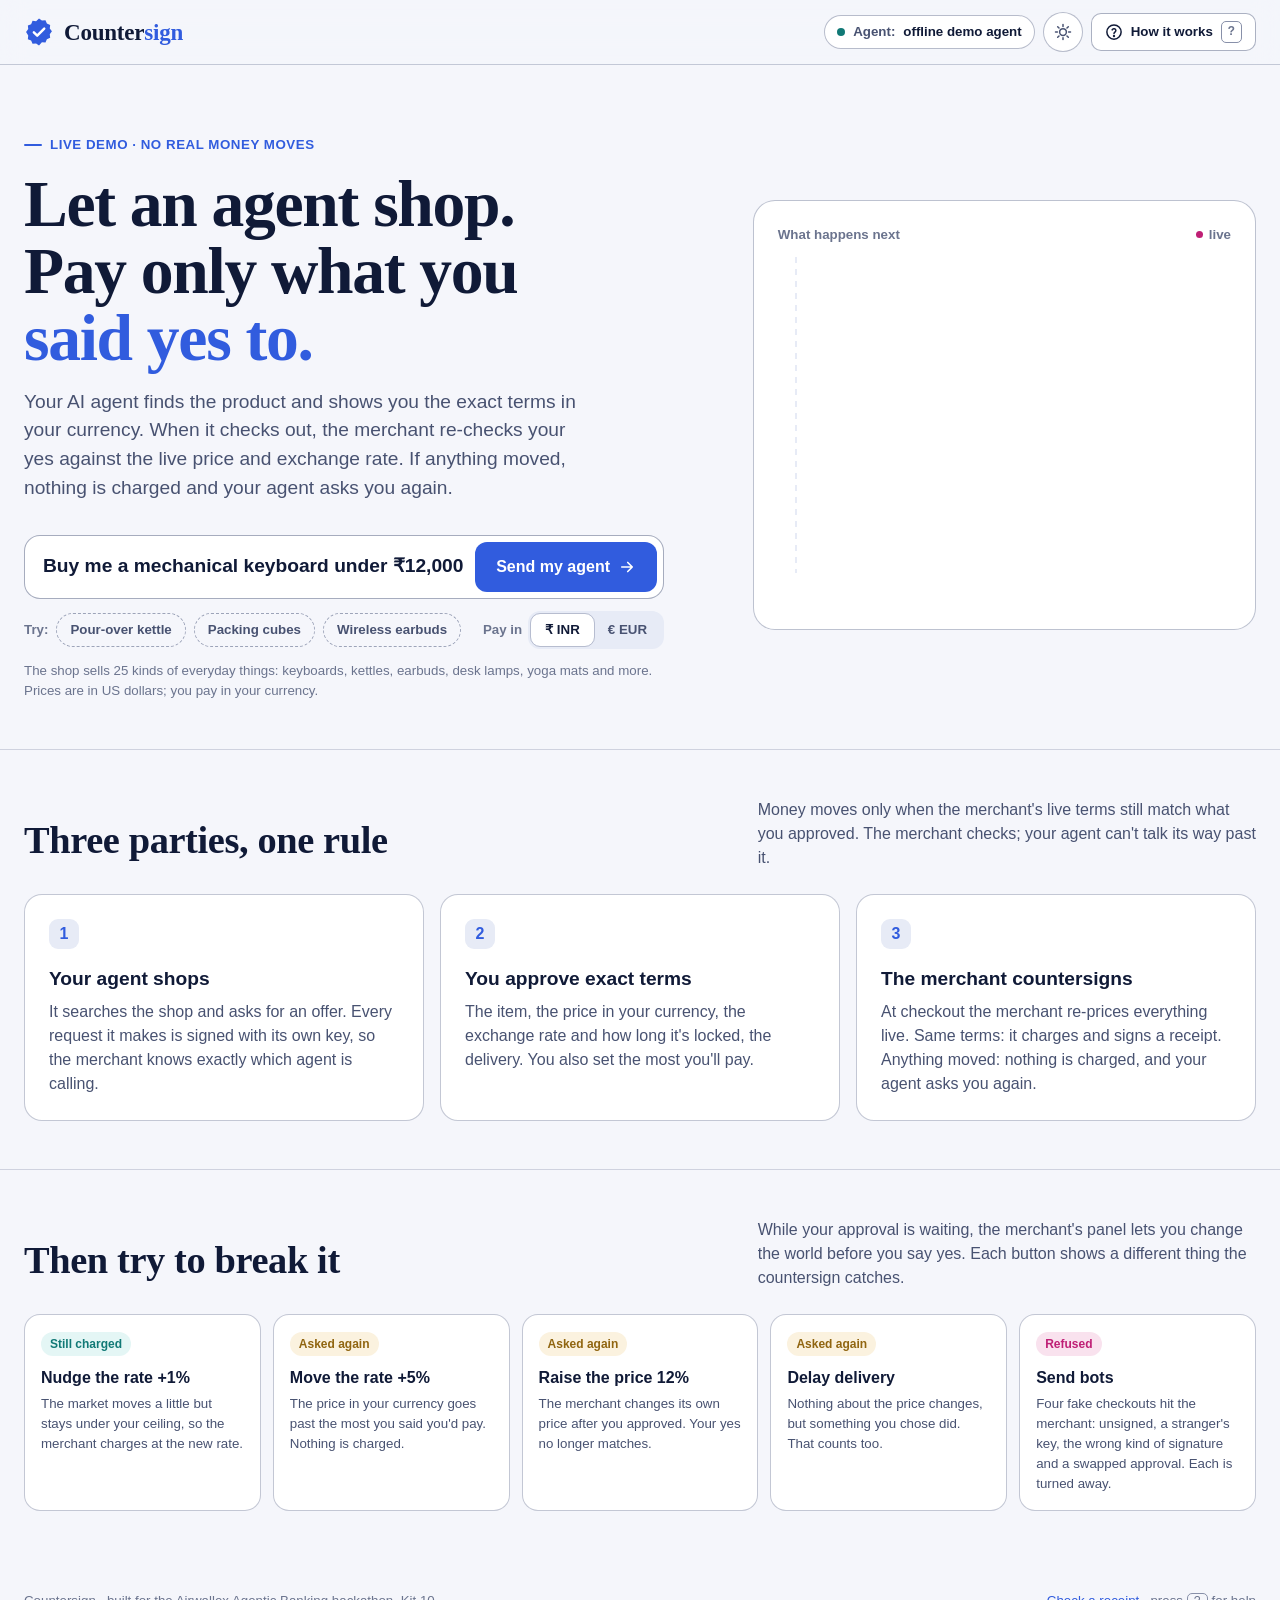
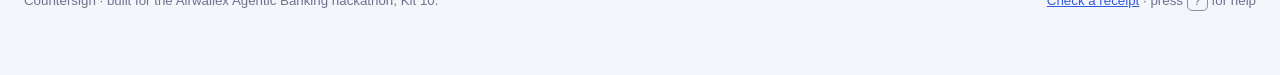
==== commit bc898c55: "Redesign the demo page: explained, guided and animated The first screen says what Countersign is, sh" ====
--- a/src/countersign/web/static/index.html
+++ b/src/countersign/web/static/index.html
@@ -3,10 +3,8 @@
 <head>
 <meta charset="utf-8">
 <meta name="viewport" content="width=device-width, initial-scale=1">
-<title>Countersign</title>
-<link rel="preconnect" href="https://fonts.googleapis.com">
-<link rel="preconnect" href="https://fonts.gstatic.com" crossorigin>
-<link href="https://fonts.googleapis.com/css2?family=Inter+Tight:wght@500;600;700;800;900&display=swap" rel="stylesheet">
+<title>Countersign · let an agent shop, pay only what you approved</title>
+<meta name="description" content="A live demo: an AI agent shops for you, you approve the exact terms, and the merchant re-checks them against the live price and exchange rate before it charges.">
 <style>
 /* tokens:begin, copied from src/countersign/edge/static/tokens.css by scripts/apply_tokens.py: change colours there */
 :root {
@@ -125,222 +123,648 @@
 }
 /* tokens:end */
 * { box-sizing: border-box; }
+[hidden] { display: none !important; }
+html { scroll-behavior: smooth; }
 html, body { margin: 0; overflow-x: clip; background: var(--bg); color: var(--ink); }
-body { font-family: var(--font-sans); font-weight: 500; font-size: var(--step-0); line-height: 1.45;
-       font-variant-numeric: tabular-nums; -webkit-font-smoothing: antialiased; }
+body { font-family: var(--font-sans); font-weight: 500; font-size: var(--step-0); line-height: 1.5;
+       font-variant-numeric: tabular-nums; -webkit-font-smoothing: antialiased; min-height: 100vh; }
 button, input { font: inherit; color: inherit; }
-.wrap { max-width: 1320px; margin: 0 auto; padding: var(--space-5) var(--space-4) var(--space-8); }
-header { display: flex; align-items: center; justify-content: space-between; gap: var(--space-4); margin-bottom: 22px; flex-wrap: wrap; }
-.brand { display: flex; align-items: baseline; gap: 14px; flex-wrap: wrap; }
-.brand h1 { font-family: var(--font-display); margin: 0; font-size: var(--step-3); font-weight: 700; }
-.brand h1 span { color: var(--accent); }
-.brand p { margin: 0; color: var(--ink-2); font-weight: 500; }
-.pills { display: flex; gap: var(--space-2); flex-wrap: wrap; }
-.pill { padding: 6px var(--space-3); border-radius: var(--radius-1); background: var(--panel); border: 1px solid var(--line); font-weight: 600; font-size: var(--step--1); }
-.pill b { font-weight: 700; }
-
-/* start */
-.start { background: var(--panel); border-radius: var(--radius-2); padding: var(--space-7) var(--space-6); border: 1px solid var(--line); }
-.start h2 { font-family: var(--font-display); margin: 0 0 6px; font-size: clamp(var(--step-3), 5vw, calc(var(--step-5) * var(--ratio))); font-weight: 700; line-height: 1.02; max-width: 15ch; }
-.start .sub { color: var(--ink-2); font-size: var(--step-1); font-weight: 500; max-width: 60ch; margin: 10px 0 26px; }
-.ask { display: flex; gap: 10px; flex-wrap: wrap; }
-.ask input[type=text] { flex: 1 1 320px; min-width: 0; padding: var(--space-4) 18px; border-radius: var(--radius-1); border: 2px solid var(--line); background: var(--bg); font-size: var(--step-1); font-weight: 600; }
-.ask input[type=text]:focus { outline: none; border-color: var(--accent); }
-.seg { display: inline-flex; border: 2px solid var(--line); border-radius: var(--radius-1); overflow: hidden; }
-.seg button { border: 0; background: transparent; padding: 0 var(--space-4); font-weight: 600; cursor: pointer; min-height: 52px; }
-.seg button[aria-pressed=true] { background: var(--ink); color: var(--bg); }
-.btn { border: 0; border-radius: var(--radius-1); padding: 14px 20px; font-weight: 600; cursor: pointer; background: var(--ink); color: var(--bg); min-height: 52px; }
+h1, h2, h3, h4, p { margin: 0; }
+a { color: var(--accent); }
+.wrap { max-width: 1280px; margin: 0 auto; padding: 0 var(--space-5); }
+@media (max-width: 640px) { .wrap { padding: 0 var(--space-4); } }
+.sr { position: absolute; width: 1px; height: 1px; overflow: hidden; clip: rect(0 0 0 0); white-space: nowrap; }
+
+/* a quiet wash of the accent behind the top of the page: a fill, not a shadow */
+.wash { position: absolute; inset: 0 0 auto 0; height: 620px; pointer-events: none; z-index: -1;
+        background: radial-gradient(60% 70% at 78% 0%, color-mix(in srgb, var(--accent) 14%, transparent), transparent 70%),
+                    radial-gradient(40% 50% at 8% 10%, color-mix(in srgb, var(--go) 9%, transparent), transparent 70%); }
+
+/* ---------------------------------------------------------------- top bar */
+.top { position: sticky; top: 0; z-index: 20; border-bottom: 1px solid color-mix(in srgb, var(--line) 45%, transparent);
+       background: color-mix(in srgb, var(--bg) 82%, transparent); backdrop-filter: saturate(1.4) blur(12px);
+       -webkit-backdrop-filter: saturate(1.4) blur(12px); }
+.top .wrap { display: flex; align-items: center; justify-content: space-between; gap: var(--space-4); min-height: 64px; }
+.brand { display: inline-flex; align-items: center; gap: 10px; text-decoration: none; color: var(--ink); }
+.brand .word { font-family: var(--font-display); font-size: var(--step-2); font-weight: 700; letter-spacing: -0.01em; }
+.brand .word em { font-style: normal; color: var(--accent); }
+.seal { width: 30px; height: 30px; color: var(--accent); flex: none; }
+.top-actions { display: flex; align-items: center; gap: var(--space-2); }
+.status-chip { display: inline-flex; align-items: center; gap: 8px; padding: 6px 12px; border-radius: 999px;
+               border: 1px solid color-mix(in srgb, var(--line) 60%, transparent); background: var(--panel);
+               font-size: var(--step--1); font-weight: 600; color: var(--ink-2); white-space: nowrap; }
+.status-chip b { color: var(--ink); font-weight: 700; }
+.status-chip .dot { width: 8px; height: 8px; border-radius: 50%; background: var(--go); }
+.status-chip .dot.live { animation: breathe 2.4s var(--ease) infinite; }
+@keyframes breathe { 0%, 100% { opacity: 1; transform: scale(1); } 50% { opacity: .45; transform: scale(.8); } }
+@media (max-width: 860px) { .status-chip.market { display: none; } }
+@media (max-width: 560px) { .status-chip.agent { display: none; } .help-label { display: none; } }
+.icon-btn { display: inline-grid; place-items: center; width: 40px; height: 40px; border-radius: 999px; cursor: pointer;
+            border: 1px solid color-mix(in srgb, var(--line) 60%, transparent); background: var(--panel); color: var(--ink-2); }
+.icon-btn svg { width: 18px; height: 18px; }
+.icon-btn:hover { color: var(--ink); border-color: var(--line); }
+kbd { font-family: var(--font-mono); font-size: 0.75rem; padding: 1px 6px; border-radius: 5px; border: 1px solid var(--line); color: var(--ink-3); }
+
+/* ---------------------------------------------------------------- buttons */
+.btn { display: inline-flex; align-items: center; justify-content: center; gap: 8px; border: 1px solid transparent;
+       border-radius: 12px; padding: 12px 20px; min-height: 48px; font-weight: 650; cursor: pointer; text-decoration: none;
+       background: var(--ink); color: var(--bg); transition: transform var(--dur) var(--ease), opacity var(--dur) var(--ease); }
 .btn.primary { background: var(--accent); color: var(--accent-ink); }
-.btn.ghost { background: transparent; color: var(--ink); border: 2px solid var(--line); }
-.btn.small { min-height: 0; padding: 9px 13px; border-radius: var(--radius-1); font-size: var(--step--1); }
-a.btn { display: inline-flex; align-items: center; text-decoration: none; }
+.btn.ghost { background: var(--panel); color: var(--ink); border-color: color-mix(in srgb, var(--line) 70%, transparent); }
+.btn.ghost:hover:not(:disabled) { border-color: var(--ink-2); }
+.btn.small { min-height: 36px; padding: 7px 13px; font-size: var(--step--1); border-radius: 10px; }
+.btn.block { width: 100%; }
+.btn:hover:not(:disabled) { transform: translateY(-1px); }
+.btn:active:not(:disabled) { transform: translateY(1px); }
 .btn:disabled { opacity: .45; cursor: not-allowed; }
-.chips { display: flex; gap: var(--space-2); flex-wrap: wrap; margin-top: var(--space-4); }
-.chip { border: 1px solid var(--line); background: var(--bg); border-radius: var(--radius-1); padding: var(--space-2) 14px; font-weight: 600; cursor: pointer; }
-
-/* board */
-.board { display: grid; grid-template-columns: 1fr 1.15fr 1fr; gap: var(--space-4); align-items: start; }
-@media (max-width: 1080px) { .board { grid-template-columns: 1fr; } }
-.col { background: var(--panel); border-radius: var(--radius-2); border: 1px solid var(--line); min-width: 0; }
-.col > h3 { margin: 0; padding: var(--space-4) 18px var(--space-3); font-size: var(--step--1); font-weight: 700; color: var(--ink-3); border-bottom: 1px solid var(--line); display: flex; justify-content: space-between; align-items: center; }
-.col .body { padding: 14px 18px 18px; }
+.btn svg { width: 18px; height: 18px; flex: none; }
+
+/* ---------------------------------------------------------------- hero */
+.hero { display: grid; grid-template-columns: 1.15fr .85fr; gap: var(--space-7); align-items: center; padding-block: var(--space-8) var(--space-7); }
+@media (max-width: 960px) { .hero { grid-template-columns: 1fr; gap: var(--space-6); padding-block: var(--space-6) var(--space-5); } }
+.eyebrow { display: inline-flex; align-items: center; gap: 8px; font-size: var(--step--1); font-weight: 700; letter-spacing: .04em;
+           text-transform: uppercase; color: var(--accent); }
+.eyebrow::before { content: ""; width: 18px; height: 2px; background: currentColor; border-radius: 2px; }
+.hero h1 { font-family: var(--font-display); font-weight: 700; letter-spacing: -0.02em; line-height: 1.02;
+           font-size: clamp(2.3rem, 5.2vw, 4.1rem); margin: var(--space-4) 0 var(--space-4); max-width: 16ch; }
+.hero h1 .said { color: var(--accent); }
+.lede { color: var(--ink-2); font-size: var(--step-1); max-width: 54ch; }
+.ask-form { margin-top: var(--space-6); display: flex; flex-direction: column; gap: var(--space-3); max-width: 640px; }
+.ask-box { display: flex; align-items: center; gap: var(--space-2); padding: 6px 6px 6px 18px; border-radius: 16px;
+           background: var(--panel); border: 1px solid color-mix(in srgb, var(--line) 75%, transparent);
+           transition: border-color var(--dur) var(--ease); }
+.ask-box:focus-within { border-color: var(--accent); outline: 3px solid color-mix(in srgb, var(--accent) 22%, transparent); }
+.ask-box input { flex: 1; min-width: 0; border: 0; background: transparent; outline: none; font-size: var(--step-1); font-weight: 600; padding: 10px 0; }
+@media (max-width: 560px) { .ask-box { flex-wrap: wrap; padding: 6px; } .ask-box input { flex-basis: 100%; padding: 10px 12px; }
+                            .ask-box .btn { width: 100%; } }
+.ask-row { display: flex; align-items: center; justify-content: space-between; gap: var(--space-3); flex-wrap: wrap; }
+.seg { display: inline-flex; padding: 3px; border-radius: 12px; background: var(--soft); }
+.seg button { border: 0; background: transparent; padding: 6px 14px; border-radius: 9px; font-weight: 650; cursor: pointer; font-size: var(--step--1); color: var(--ink-2); }
+.seg button[aria-pressed=true] { background: var(--panel); color: var(--ink); outline: 1px solid color-mix(in srgb, var(--line) 50%, transparent); }
+.seg-label { font-size: var(--step--1); color: var(--ink-3); font-weight: 600; margin-right: 6px; }
+.chips { display: flex; gap: var(--space-2); flex-wrap: wrap; align-items: center; }
+.chips .lbl { font-size: var(--step--1); color: var(--ink-3); font-weight: 600; }
+.chip { border: 1px dashed color-mix(in srgb, var(--line) 80%, transparent); background: transparent; border-radius: 999px; padding: 6px 13px;
+        font-weight: 600; font-size: var(--step--1); cursor: pointer; color: var(--ink-2); transition: transform var(--dur) var(--ease); }
+.chip:hover { border-style: solid; color: var(--ink); transform: translateY(-1px); }
+.fine { font-size: var(--step--1); color: var(--ink-3); }
+
+/* the hero's little film: you ask, the agent finds, the merchant countersigns */
+.film { position: relative; padding: var(--space-5); border-radius: 22px; background: var(--panel);
+        border: 1px solid color-mix(in srgb, var(--line) 55%, transparent); display: flex; flex-direction: column; gap: 14px; overflow: hidden; }
+.film::before { content: ""; position: absolute; left: 41px; top: 56px; bottom: 56px; width: 2px;
+                background: repeating-linear-gradient(to bottom, var(--soft) 0 6px, transparent 6px 12px); }
+.film-row { position: relative; display: grid; grid-template-columns: 34px 1fr; gap: 14px; align-items: start; opacity: 0;
+            animation: film-in 9s var(--ease) infinite; }
+.film-row:nth-child(2) { animation-delay: 0s; }
+.film-row:nth-child(3) { animation-delay: .9s; }
+.film-row:nth-child(4) { animation-delay: 1.8s; }
+.film-row:nth-child(5) { animation-delay: 2.7s; }
+@keyframes film-in { 0% { opacity: 0; transform: translateY(8px); } 5%, 88% { opacity: 1; transform: none; } 96%, 100% { opacity: 0; transform: translateY(-4px); } }
+.who { width: 34px; height: 34px; border-radius: 50%; display: grid; place-items: center; font-weight: 800; font-size: 0.8rem; z-index: 1; }
+.who.you { background: var(--ink); color: var(--bg); }
+.who.agent { background: var(--accent); color: var(--accent-ink); }
+.who.merchant { background: var(--go); color: var(--on-status); }
+.who.check { background: var(--go-bg); color: var(--go); outline: 1px solid var(--go); }
+.film-card { padding: 10px 14px; border-radius: 14px; background: var(--soft); }
+.film-card .t { font-size: var(--step--1); color: var(--ink-3); font-weight: 700; }
+.film-card .v { font-weight: 650; }
+.film-card.go { background: var(--go-bg); }
+.film-card.go .v { color: var(--go); }
+.film-head { display: flex; justify-content: space-between; align-items: center; font-size: var(--step--1); font-weight: 700; color: var(--ink-3); }
+.film-head .rec { display: inline-flex; gap: 6px; align-items: center; }
+.film-head .rec::before { content: ""; width: 7px; height: 7px; border-radius: 50%; background: var(--no); animation: breathe 1.6s var(--ease) infinite; }
+
+/* ---------------------------------------------------------------- explainer sections on the first screen */
+.section { padding-block: var(--space-7); border-top: 1px solid color-mix(in srgb, var(--line) 35%, transparent); }
+.section-head { display: flex; justify-content: space-between; align-items: end; gap: var(--space-4); margin-bottom: var(--space-5); flex-wrap: wrap; }
+.section-head h2 { font-family: var(--font-display); font-size: clamp(var(--step-3), 3vw, var(--step-5)); font-weight: 700; letter-spacing: -0.01em; }
+.section-head p { color: var(--ink-2); max-width: 56ch; }
+.steps3 { display: grid; grid-template-columns: repeat(3, 1fr); gap: var(--space-4); }
+@media (max-width: 860px) { .steps3 { grid-template-columns: 1fr; } }
+.step-card { padding: var(--space-5); border-radius: 18px; background: var(--panel); border: 1px solid color-mix(in srgb, var(--line) 50%, transparent); }
+.step-card .n { width: 30px; height: 30px; border-radius: 9px; display: grid; place-items: center; font-weight: 800; background: var(--soft); color: var(--accent); }
+.step-card h3 { font-size: var(--step-1); font-weight: 700; margin: var(--space-4) 0 6px; }
+.step-card p { color: var(--ink-2); }
+.tries { display: grid; grid-template-columns: repeat(auto-fill, minmax(230px, 1fr)); gap: var(--space-3); }
+.try { padding: var(--space-4); border-radius: 16px; border: 1px solid color-mix(in srgb, var(--line) 50%, transparent); background: var(--panel); }
+.try h3 { font-size: var(--step-0); font-weight: 700; margin: 10px 0 4px; }
+.try p { color: var(--ink-2); font-size: var(--step--1); }
+.outcome { display: inline-flex; align-items: center; gap: 6px; padding: 3px 9px; border-radius: 999px; font-size: 0.75rem; font-weight: 700; }
+.outcome.go { background: var(--go-bg); color: var(--go); }
+.outcome.ask { background: var(--ask-bg); color: var(--ask); }
+.outcome.no { background: var(--no-bg); color: var(--no); }
+.foot { padding-block: var(--space-6) var(--space-8); color: var(--ink-3); font-size: var(--step--1); display: flex; justify-content: space-between; gap: var(--space-4); flex-wrap: wrap; }
+
+/* ---------------------------------------------------------------- the board */
+.board-wrap { padding-block: var(--space-5) var(--space-8); }
+.board-head { display: flex; justify-content: space-between; align-items: center; gap: var(--space-4); flex-wrap: wrap; margin-bottom: var(--space-4); }
+.board-head h2 { font-family: var(--font-display); font-size: var(--step-3); font-weight: 700; letter-spacing: -0.01em; }
+.board-head .req { color: var(--ink-2); font-weight: 600; }
+.progress { display: grid; grid-template-columns: repeat(5, 1fr); gap: 6px; margin-bottom: var(--space-5); list-style: none; padding: 0; }
+.progress li { position: relative; padding: 12px 12px 10px; border-radius: 12px; background: var(--panel);
+               border: 1px solid color-mix(in srgb, var(--line) 40%, transparent); color: var(--ink-3); font-size: var(--step--1); font-weight: 650; overflow: hidden; }
+.progress li .k { display: block; font-size: 0.7rem; letter-spacing: .05em; text-transform: uppercase; font-weight: 800; margin-bottom: 2px; }
+.progress li::after { content: ""; position: absolute; left: 0; right: 0; bottom: 0; height: 3px; background: var(--accent);
+                      transform: scaleX(0); transform-origin: left; transition: transform 500ms var(--ease); }
+.progress li.done { color: var(--ink); }
+.progress li.done::after { transform: scaleX(1); background: var(--go); }
+.progress li.now { color: var(--ink); border-color: var(--accent); }
+.progress li.now::after { transform: scaleX(1); animation: sweep 1.6s var(--ease) infinite; }
+.progress li.stop { color: var(--ask); border-color: var(--ask); }
+.progress li.stop::after { transform: scaleX(1); background: var(--ask); }
+.progress li.fail { color: var(--no); border-color: var(--no); }
+.progress li.fail::after { transform: scaleX(1); background: var(--no); }
+@keyframes sweep { 0% { transform: scaleX(.05); } 60% { transform: scaleX(1); } 100% { transform: scaleX(1); opacity: .2; } }
+@media (max-width: 720px) { .progress li { padding: 8px 4px 9px; font-size: 0; text-align: center; }
+                            .progress li .k { font-size: 0.64rem; margin: 0; letter-spacing: .02em; }
+                            .progress .num, .progress .long { display: none; } }
+
+.board { display: grid; grid-template-columns: minmax(0, 1fr) minmax(0, 1.2fr) minmax(0, 1fr); gap: var(--space-4); align-items: start; }
+@media (max-width: 1120px) { .board { grid-template-columns: minmax(0, 1fr) minmax(0, 1.2fr); } .board .col.edge-col { grid-column: 1 / -1; } }
+@media (max-width: 760px) { .board { grid-template-columns: minmax(0, 1fr); } .board .col.approval-col { order: -1; } }
+.col { background: var(--panel); border-radius: 20px; border: 1px solid color-mix(in srgb, var(--line) 50%, transparent); min-width: 0; overflow: hidden; }
+.col-head { display: flex; align-items: center; justify-content: space-between; gap: var(--space-2); padding: 16px 18px 12px; }
+.col-head h3 { font-size: var(--step-0); font-weight: 750; display: flex; align-items: center; gap: 10px; }
+.col-head h3 .ico { width: 28px; height: 28px; border-radius: 9px; display: grid; place-items: center; background: var(--soft); color: var(--accent); }
+.col-head h3 .ico svg { width: 16px; height: 16px; }
+.col-sub { padding: 0 18px 12px; color: var(--ink-3); font-size: var(--step--1); border-bottom: 1px solid color-mix(in srgb, var(--line) 35%, transparent); }
+.info { width: 28px; height: 28px; border-radius: 50%; border: 1px solid color-mix(in srgb, var(--line) 60%, transparent); background: transparent;
+        color: var(--ink-3); font-weight: 800; font-size: 0.8rem; cursor: pointer; flex: none; }
+.info:hover, .info[aria-expanded=true] { color: var(--accent); border-color: var(--accent); }
+.explain { margin: 0 18px 12px; padding: 12px 14px; border-radius: 12px; background: var(--info-bg); color: var(--ink-2); font-size: var(--step--1); }
+.explain b { color: var(--ink); }
+.col-body { padding: 16px 18px 18px; }
 
 /* conversation */
-.feed { display: flex; flex-direction: column; gap: 10px; max-height: 70vh; overflow: auto; }
-.msg { padding: 10px 13px; border-radius: var(--radius-1); background: var(--soft); max-width: 92%; overflow-wrap: anywhere; }
-.msg.shopper { align-self: flex-end; background: var(--ink); color: var(--bg); font-weight: 600; }
-.msg.agent { align-self: flex-start; }
-.msg.sys { align-self: center; background: transparent; color: var(--ink-3); font-size: var(--step--1); font-weight: 600; text-align: center; padding: 2px var(--space-2); }
-.msg.go { background: var(--go-bg); color: var(--go); font-weight: 600; }
-.msg.ask { background: var(--ask-bg); color: var(--ask); font-weight: 600; }
-.msg.no { background: var(--no-bg); color: var(--no); font-weight: 600; }
-.msg.market { align-self: center; background: transparent; border: 1px dashed var(--ask); color: var(--ask); font-size: var(--step--1); font-weight: 600; }
-.typing { color: var(--ink-3); font-weight: 600; font-size: var(--step--1); }
-.typing::after { content: "…"; animation: dots 1.2s steps(4) infinite; }
-@keyframes dots { 0% { content: ""; } 33% { content: "."; } 66% { content: ".."; } 100% { content: "..."; } }
-@media (prefers-reduced-motion: reduce) { .typing::after { animation: none; content: "..."; } }
+.feed { display: flex; flex-direction: column; gap: 10px; max-height: min(68vh, 640px); overflow: auto; scroll-behavior: smooth; padding-right: 2px; }
+.msg { padding: 10px 14px; border-radius: 16px; background: var(--soft); max-width: 92%; overflow-wrap: anywhere; animation: rise 320ms var(--ease) both; }
+.msg.shopper { align-self: flex-end; background: var(--ink); color: var(--bg); font-weight: 600; border-bottom-right-radius: 6px; }
+.msg.agent { align-self: flex-start; border-bottom-left-radius: 6px; }
+.msg.agent::before { content: "Your agent"; display: block; font-size: 0.7rem; font-weight: 800; letter-spacing: .04em; text-transform: uppercase; color: var(--accent); margin-bottom: 2px; }
+.msg.sys { align-self: center; background: transparent; color: var(--ink-3); font-size: var(--step--1); font-weight: 650; text-align: center; padding: 2px 8px;
+           display: inline-flex; align-items: center; gap: 6px; }
+.msg.sys::before { content: ""; width: 6px; height: 6px; border-radius: 50%; background: var(--line); }
+.msg.go { background: var(--go-bg); color: var(--go); font-weight: 650; border: 1px solid color-mix(in srgb, var(--go) 40%, transparent); }
+.msg.ask { background: var(--ask-bg); color: var(--ask); font-weight: 650; border: 1px solid color-mix(in srgb, var(--ask) 40%, transparent); }
+.msg.no { background: var(--no-bg); color: var(--no); font-weight: 650; border: 1px solid color-mix(in srgb, var(--no) 40%, transparent); }
+.msg .sub { display: block; font-weight: 550; opacity: .9; margin-top: 2px; }
+.msg.market { align-self: center; background: transparent; border: 1px dashed var(--ask); color: var(--ask); font-size: var(--step--1); font-weight: 650; border-radius: 999px; padding: 5px 12px; }
+@keyframes rise { from { opacity: 0; transform: translateY(6px) scale(.98); } to { opacity: 1; transform: none; } }
+.typing { align-self: flex-start; display: inline-flex; gap: 5px; padding: 12px 14px; border-radius: 16px; border-bottom-left-radius: 6px; background: var(--soft); }
+.typing i { width: 7px; height: 7px; border-radius: 50%; background: var(--ink-3); animation: hop 1.1s var(--ease) infinite; }
+.typing i:nth-child(2) { animation-delay: .15s; } .typing i:nth-child(3) { animation-delay: .3s; }
+@keyframes hop { 0%, 60%, 100% { transform: translateY(0); opacity: .5; } 30% { transform: translateY(-5px); opacity: 1; } }
 
 /* approval */
-.card { border-radius: var(--radius-1); border: 2px solid var(--line); padding: 18px; }
-.card.pending { border-color: var(--accent); }
+.card { border-radius: 16px; border: 1px solid color-mix(in srgb, var(--line) 60%, transparent); padding: 20px; animation: rise 360ms var(--ease) both; }
+.card.pending { border: 2px solid var(--accent); }
 .card.go { border-color: var(--go); background: var(--go-bg); }
 .card.ask { border-color: var(--ask); background: var(--ask-bg); }
 .card.no { border-color: var(--no); background: var(--no-bg); }
-.label { font-size: var(--step--1); font-weight: 700; color: var(--ink-3); margin-bottom: var(--space-1); }
-.item { font-size: var(--step-1); font-weight: 700; }
-.why { color: var(--ink-2); font-weight: 500; margin: 6px 0 14px; }
-.big { font-size: clamp(var(--step-4), 4.6vw, calc(var(--step-5) * var(--ratio))); font-weight: 700; line-height: 1; }
-.rows { display: grid; grid-template-columns: auto 1fr; gap: var(--space-2) var(--space-4); margin: 14px 0; font-weight: 500; }
-.rows dt { color: var(--ink-3); font-weight: 600; }
-.rows dd { margin: 0; text-align: right; font-weight: 600; }
-.lock { display: inline-flex; align-items: center; gap: 6px; font-weight: 600; color: var(--go); }
-.lock.low { color: var(--ask); }
-.ceiling { display: flex; gap: 10px; align-items: center; margin: 14px 0 6px; flex-wrap: wrap; }
-.ceiling .field { display: inline-flex; align-items: center; border: 2px solid var(--line); border-radius: var(--radius-1); background: var(--bg); padding-left: 14px; }
-.ceiling .field span { font-size: var(--step-1); font-weight: 700; color: var(--ink-3); }
-.ceiling .field:focus-within { border-color: var(--accent); outline: 2px solid var(--accent); outline-offset: 2px; }
-.ceiling input { border: 0 !important; outline: none; width: 150px; padding: var(--space-3) 14px; border: 2px solid var(--line); border-radius: var(--radius-1); background: var(--bg); font-size: var(--step-1); font-weight: 700; }
-.hint { color: var(--ink-2); font-size: var(--step--1); font-weight: 500; }
-.actions { display: flex; gap: 10px; margin-top: var(--space-4); flex-wrap: wrap; }
-.diff { width: 100%; border-collapse: collapse; margin: 10px 0 2px; font-weight: 600; font-size: var(--step--1); }
-.diff th { text-align: left; color: var(--ink-3); font-size: var(--step--1); font-weight: 700; padding: var(--space-1) 0; }
-.diff td { padding: 6px 0; border-top: 1px solid var(--soft); vertical-align: top; overflow-wrap: anywhere; }
-.diff td.new { color: var(--ask); font-weight: 700; }
+.label { font-size: 0.72rem; font-weight: 800; letter-spacing: .05em; text-transform: uppercase; color: var(--ink-3); margin-bottom: 4px; }
+.item { font-size: var(--step-2); font-weight: 750; line-height: 1.2; letter-spacing: -0.01em; }
+.why { color: var(--ink-2); margin: 6px 0 18px; }
+.price { display: flex; align-items: baseline; gap: 10px; flex-wrap: wrap; }
+.big { font-size: clamp(2.2rem, 4.2vw, 3.2rem); font-weight: 800; line-height: 1; letter-spacing: -0.02em; }
+.price .was { color: var(--ink-3); font-weight: 650; font-size: var(--step--1); }
+.rows { display: grid; grid-template-columns: auto 1fr; gap: 10px var(--space-4); margin: 18px 0; padding: 14px 0;
+        border-top: 1px solid color-mix(in srgb, var(--line) 35%, transparent); border-bottom: 1px solid color-mix(in srgb, var(--line) 35%, transparent); }
+.rows dt { color: var(--ink-3); font-weight: 600; display: inline-flex; align-items: center; gap: 6px; }
+.rows dd { margin: 0; text-align: right; font-weight: 650; overflow-wrap: anywhere; }
+.tip { position: relative; display: inline-grid; place-items: center; width: 16px; height: 16px; border-radius: 50%; font-size: 0.65rem; font-weight: 800;
+       border: 1px solid var(--line); color: var(--ink-3); cursor: help; }
+.tip:hover::after, .tip:focus::after { content: attr(data-tip); position: absolute; left: 50%; bottom: calc(100% + 8px); transform: translateX(-30%); width: 240px; z-index: 5;
+       padding: 10px 12px; border-radius: 10px; background: var(--ink); color: var(--bg); font-size: 0.78rem; font-weight: 550; line-height: 1.4; text-align: left;
+       text-transform: none; letter-spacing: 0; animation: rise 160ms var(--ease) both; }
+.lockbar { display: inline-flex; flex-direction: column; align-items: flex-end; gap: 4px; }
+.lockbar .bar { width: 120px; height: 4px; border-radius: 4px; background: var(--soft); overflow: hidden; }
+.lockbar .bar i { display: block; height: 100%; background: var(--go); transform-origin: left; transition: transform 1s linear; }
+.lockbar.low .bar i { background: var(--ask); }
+.lockbar.low span { color: var(--ask); }
+.lockbar span { color: var(--go); }
+.ceiling-wrap { display: grid; gap: 8px; }
+.ceiling { display: flex; gap: 10px; align-items: center; flex-wrap: wrap; }
+.field { display: inline-flex; align-items: center; border: 1px solid color-mix(in srgb, var(--line) 80%, transparent); border-radius: 12px; background: var(--bg); padding-left: 14px; }
+.field span { font-size: var(--step-1); font-weight: 750; color: var(--ink-3); }
+.field:focus-within { border-color: var(--accent); outline: 3px solid color-mix(in srgb, var(--accent) 22%, transparent); }
+.field input { border: 0; outline: none; width: 140px; padding: 10px 12px; background: transparent; font-size: var(--step-1); font-weight: 750; }
+.quick { display: inline-flex; gap: 6px; flex-wrap: wrap; }
+.quick button { border: 1px solid color-mix(in srgb, var(--line) 70%, transparent); background: var(--panel); border-radius: 999px; padding: 5px 11px;
+                font-size: var(--step--1); font-weight: 650; cursor: pointer; color: var(--ink-2); }
+.quick button:hover { color: var(--ink); border-color: var(--ink-2); }
+.hint { color: var(--ink-2); font-size: var(--step--1); }
+.actions { display: flex; gap: 10px; margin-top: var(--space-5); flex-wrap: wrap; }
+.actions .btn.primary { flex: 1 1 220px; }
+.diff { width: 100%; border-collapse: collapse; margin: 12px 0 2px; font-weight: 600; font-size: var(--step--1); }
+.diff th { text-align: left; color: var(--ink-3); font-size: 0.72rem; font-weight: 800; letter-spacing: .04em; text-transform: uppercase; padding: 4px 0; }
+.diff td { padding: 8px 0; border-top: 1px solid color-mix(in srgb, var(--ask) 25%, transparent); vertical-align: top; overflow-wrap: anywhere; }
+.diff td.new { color: var(--ask); font-weight: 750; }
 .diff td:first-child, .diff th:first-child { white-space: nowrap; padding-right: var(--space-3); }
-.empty { color: var(--ink-3); font-weight: 600; text-align: center; padding: 34px 10px; }
+.empty { color: var(--ink-3); font-weight: 600; text-align: center; padding: 28px 12px; }
 .stack { display: flex; flex-direction: column; gap: 14px; }
 
+/* skeleton while the agent shops: a sheen moved with transform */
+.skel { position: relative; overflow: hidden; border-radius: 16px; border: 1px solid color-mix(in srgb, var(--line) 45%, transparent); padding: 20px; display: grid; gap: 12px; }
+.skel i { display: block; height: 12px; border-radius: 6px; background: var(--soft); }
+.skel i.l { width: 40%; } .skel i.m { width: 70%; height: 20px; } .skel i.b { width: 55%; height: 40px; } .skel i.s { width: 85%; }
+.skel::after { content: ""; position: absolute; inset: 0; transform: translateX(-100%);
+               background: linear-gradient(90deg, transparent, color-mix(in srgb, var(--panel) 70%, transparent), transparent); animation: sheen 1.4s var(--ease) infinite; }
+@keyframes sheen { to { transform: translateX(100%); } }
+.skel-note { text-align: center; color: var(--ink-3); font-size: var(--step--1); font-weight: 600; }
+
+/* the outcome stamp */
+.stamp { display: inline-flex; align-items: center; gap: 10px; padding: 8px 14px 8px 10px; border-radius: 12px; font-weight: 800; letter-spacing: .06em;
+         text-transform: uppercase; font-size: var(--step--1); border: 2px solid currentColor; animation: stamp 520ms var(--ease) both; }
+.stamp svg { width: 22px; height: 22px; }
+.stamp.go { color: var(--go); } .stamp.ask { color: var(--ask); } .stamp.no { color: var(--no); }
+@keyframes stamp { 0% { opacity: 0; transform: scale(1.6) rotate(-8deg); } 60% { opacity: 1; transform: scale(.96) rotate(-3deg); } 100% { transform: scale(1) rotate(-3deg); } }
+
 /* edge */
-.edge { display: flex; flex-direction: column; gap: 6px; max-height: 34vh; overflow: auto; }
-.e { display: grid; grid-template-columns: 22px 1fr; gap: var(--space-2); font-size: var(--step--1); font-weight: 600; padding: 7px 9px; border-radius: var(--radius-1); background: var(--soft); overflow-wrap: anywhere; }
-.e .k { font-weight: 700; }
-.e.ok .k { color: var(--go); } .e.bad .k { color: var(--no); }
-.e small { display: block; color: var(--ink-3); font-weight: 600; }
+.edge-log { display: flex; flex-direction: column; gap: 6px; max-height: 240px; overflow: auto; }
+.e { display: grid; grid-template-columns: 22px 1fr; gap: 8px; font-size: var(--step--1); font-weight: 600; padding: 8px 10px; border-radius: 10px; background: var(--soft);
+     overflow-wrap: anywhere; animation: rise 280ms var(--ease) both; }
+.e .k { width: 20px; height: 20px; border-radius: 50%; display: grid; place-items: center; font-size: 0.7rem; font-weight: 800; }
+.e.ok .k { background: var(--go-bg); color: var(--go); } .e.bad .k { background: var(--no-bg); color: var(--no); }
+.e small { display: block; color: var(--ink-3); font-weight: 600; font-family: var(--font-mono); font-size: 0.72rem; }
 .sec { margin-top: var(--space-5); }
-.sec h4 { margin: 0 0 var(--space-2); font-size: var(--step--1); font-weight: 700; color: var(--ink-3); }
-.levers { display: grid; grid-template-columns: 1fr 1fr; gap: var(--space-2); }
+.sec-h { display: flex; justify-content: space-between; align-items: baseline; gap: 8px; margin: 0 0 10px; }
+.sec-h h4 { font-size: var(--step--1); font-weight: 800; letter-spacing: .04em; text-transform: uppercase; color: var(--ink-3); }
+.sec-h span { font-size: var(--step--1); color: var(--ink-3); }
+.levers { display: grid; grid-template-columns: 1fr 1fr; gap: 8px; }
 @media (max-width: 420px) { .levers { grid-template-columns: 1fr; } }
-.receipt { border: 2px solid var(--line); border-radius: var(--radius-1); padding: var(--space-3); font-size: var(--step--1); font-weight: 600; }
-.receipt .rn { font-size: var(--step-1); font-weight: 700; }
-.findings { margin: var(--space-2) 0 0; padding: 0; list-style: none; display: flex; flex-direction: column; gap: var(--space-1); }
-.findings li::before { content: "✓ "; color: var(--go); font-weight: 700; }
-.findings.bad li::before { content: "✗ "; color: var(--no); }
-.verdict { font-weight: 700; margin-top: var(--space-2); }
+.lever { text-align: left; display: grid; gap: 4px; padding: 12px; border-radius: 14px; cursor: pointer; background: var(--panel);
+         border: 1px solid color-mix(in srgb, var(--line) 60%, transparent); transition: transform var(--dur) var(--ease); }
+.lever:hover:not(:disabled) { transform: translateY(-2px); border-color: var(--ink-2); }
+.lever:active:not(:disabled) { transform: translateY(0); }
+.lever:disabled { opacity: .45; cursor: not-allowed; }
+.lever .lt { font-weight: 750; font-size: var(--step--1); color: var(--ink); }
+.lever .outcome { justify-self: start; }
+.lever .ld { font-size: 0.78rem; color: var(--ink-2); font-weight: 550; line-height: 1.35; }
+.lever.fired { border-color: var(--ask); }
+.lever-note { margin-top: 8px; font-size: var(--step--1); color: var(--ink-3); }
+.receipt { position: relative; border-radius: 14px; padding: 16px; font-size: var(--step--1); font-weight: 600; background: var(--panel);
+           border: 1px solid color-mix(in srgb, var(--line) 60%, transparent); animation: rise 360ms var(--ease) both; overflow: hidden; }
+.receipt::before { content: ""; position: absolute; left: 0; right: 0; top: 0; height: 4px; background: repeating-linear-gradient(90deg, var(--go) 0 10px, transparent 10px 16px); }
+.receipt .rn { font-size: var(--step-1); font-weight: 800; font-family: var(--font-mono); letter-spacing: -0.02em; }
+.receipt .amt { font-size: var(--step-2); font-weight: 800; margin: 6px 0 2px; }
+.receipt .stamp { position: absolute; right: 14px; top: 16px; }
+.receipt .actions { margin-top: 12px; }
+.findings { margin: 10px 0 0; padding: 0; list-style: none; display: flex; flex-direction: column; gap: 4px; }
+.findings li { display: flex; gap: 8px; animation: rise 240ms var(--ease) both; }
+.findings li::before { content: "✓"; color: var(--go); font-weight: 800; }
+.findings.bad li::before { content: "✗"; color: var(--no); }
+.findings li:nth-child(2) { animation-delay: 60ms; } .findings li:nth-child(3) { animation-delay: 120ms; } .findings li:nth-child(4) { animation-delay: 180ms; }
+.verdict { font-weight: 800; margin-top: 10px; display: inline-flex; gap: 6px; align-items: center; }
 .verdict.ok { color: var(--go); } .verdict.bad { color: var(--no); }
-.toast { position: fixed; left: 50%; bottom: 20px; transform: translateX(-50%); background: var(--ink); color: var(--bg); padding: var(--space-3) var(--space-4); border-radius: var(--radius-1); font-weight: 600; display: none; max-width: calc(100% - 32px); }
+
+/* ---------------------------------------------------------------- help drawer */
+.scrim { position: fixed; inset: 0; z-index: 40; background: color-mix(in srgb, var(--ink) 40%, transparent); opacity: 0; transition: opacity 240ms var(--ease); }
+.scrim.open { opacity: 1; }
+.help { position: fixed; z-index: 41; top: 0; right: 0; bottom: 0; width: min(480px, 100%); background: var(--panel); border-left: 1px solid var(--line);
+        transform: translateX(100%); transition: transform 320ms var(--ease); display: flex; flex-direction: column; }
+.help.open { transform: none; }
+.help-head { display: flex; align-items: center; justify-content: space-between; padding: 18px 22px; border-bottom: 1px solid color-mix(in srgb, var(--line) 40%, transparent); }
+.help-head h2 { font-family: var(--font-display); font-size: var(--step-2); font-weight: 700; }
+.help-body { padding: 8px 22px 32px; overflow: auto; }
+.help-body h3 { font-size: var(--step--1); font-weight: 800; letter-spacing: .05em; text-transform: uppercase; color: var(--accent); margin: 24px 0 8px; }
+.help-body p, .help-body li { color: var(--ink-2); }
+.help-body p + p { margin-top: 8px; }
+.help-body ul { padding-left: 0; margin: 0; list-style: none; display: grid; gap: 10px; }
+.help-body li b { color: var(--ink); }
+.help-body dl { margin: 0; display: grid; gap: 12px; }
+.help-body dt { font-weight: 750; color: var(--ink); }
+.help-body dd { margin: 2px 0 0; color: var(--ink-2); }
+.help-body .outcome { margin-left: 4px; }
+
+.toast { position: fixed; left: 50%; bottom: 24px; z-index: 50; transform: translate(-50%, 20px); opacity: 0; pointer-events: none;
+         background: var(--ink); color: var(--bg); padding: 12px 18px; border-radius: 12px; font-weight: 650; max-width: calc(100% - 32px);
+         transition: transform 240ms var(--ease), opacity 240ms var(--ease); }
+.toast.show { transform: translate(-50%, 0); opacity: 1; }
+
 /* states: every control shows focus at once, answers a press, and says when it is off */
 a:focus-visible, button:focus-visible, summary:focus-visible, [tabindex]:focus-visible {
   outline: 2px solid var(--accent); outline-offset: 2px; }
-input:focus-visible, textarea:focus-visible { outline: 2px solid var(--accent); outline-offset: 1px; }
-.btn { transition: transform var(--dur) var(--ease); }
-.btn:hover:not(:disabled) { filter: brightness(1.08); }
-.btn:active:not(:disabled) { transform: translateY(1px); }
+input:focus-visible { outline: none; }
 [aria-busy="true"] { cursor: progress; }
 @media (prefers-reduced-motion: reduce) {
+  html { scroll-behavior: auto; }
   *, *::before, *::after { animation-duration: 0.01ms !important; animation-iteration-count: 1 !important;
                            transition-duration: 0.01ms !important; }
+  .film-row { opacity: 1; }
 }
 </style>
 </head>
 <body>
-<div class="wrap">
-  <header>
-    <div class="brand">
-      <h1>Counter<span>sign</span></h1>
-      <p>The merchant countersigns before money moves.</p>
+<div class="wash" aria-hidden="true"></div>
+<header class="top">
+  <div class="wrap">
+    <a class="brand" href="/" aria-label="Countersign, start over">
+      <svg class="seal" viewBox="0 0 32 32" aria-hidden="true"><path fill="currentColor" d="M16 1.5l3.1 2.3 3.8-.4 1.5 3.5 3.5 1.5-.4 3.8 2.3 3.1-2.3 3.1.4 3.8-3.5 1.5-1.5 3.5-3.8-.4L16 30.5l-3.1-2.3-3.8.4-1.5-3.5-3.5-1.5.4-3.8L2.2 16l2.3-3.1-.4-3.8 3.5-1.5 1.5-3.5 3.8.4z"/><path d="M10.5 16.3l3.6 3.6 7.5-7.6" fill="none" stroke="var(--panel)" stroke-width="2.6" stroke-linecap="round" stroke-linejoin="round"/></svg>
+      <span class="word">Counter<em>sign</em></span>
+    </a>
+    <div class="top-actions">
+      <span class="status-chip agent" id="agentChip" title="Which agent is shopping for you"><span class="dot live"></span>Agent: <b id="agentName">offline demo agent</b></span>
+      <span class="status-chip market" id="marketChip" hidden title="The simulated exchange rate the merchant prices you in"><span class="dot"></span>Market: <b id="marketRate"></b></span>
+      <button class="icon-btn" id="themeBtn" type="button" aria-label="Switch between light and dark" title="Light or dark">
+        <svg viewBox="0 0 24 24" fill="none" stroke="currentColor" stroke-width="2" stroke-linecap="round" aria-hidden="true"><circle cx="12" cy="12" r="4.5"/><path d="M12 2v2.5M12 19.5V22M4.9 4.9l1.8 1.8M17.3 17.3l1.8 1.8M2 12h2.5M19.5 12H22M4.9 19.1l1.8-1.8M17.3 6.7l1.8-1.8"/></svg>
+      </button>
+      <button class="btn ghost small" id="helpBtn" type="button" aria-controls="help" aria-expanded="false">
+        <svg viewBox="0 0 24 24" fill="none" stroke="currentColor" stroke-width="2" stroke-linecap="round" aria-hidden="true"><circle cx="12" cy="12" r="9.5"/><path d="M9.5 9.2a2.6 2.6 0 0 1 5 .9c0 1.8-2.5 2.2-2.5 3.9"/><circle cx="12" cy="17.3" r=".6" fill="currentColor"/></svg>
+        <span class="help-label">How it works</span> <kbd aria-hidden="true">?</kbd>
+      </button>
     </div>
-    <div class="pills" id="pills"></div>
-  </header>
-
-  <section class="start" id="start">
-    <h2>Let an agent shop. Pay only what you said yes to.</h2>
-    <p class="sub">Your agent finds it, shows you exact terms in your own currency, and checks out. The merchant verifies the agent and re-checks your approval against the live price and exchange rate before it charges a cent.</p>
-    <form class="ask" id="ask">
-      <input type="text" id="request" value="Buy me a mechanical keyboard under ₹12,000" aria-label="What should your agent buy?">
-      <div class="seg" role="group" aria-label="Your currency">
-        <button type="button" data-ccy="INR" aria-pressed="true">₹ INR</button>
-        <button type="button" data-ccy="EUR" aria-pressed="false">€ EUR</button>
+  </div>
+</header>
+
+<main>
+  <!-- ============================================================ first screen -->
+  <div id="start">
+    <section class="wrap hero">
+      <div>
+        <p class="eyebrow">Live demo · no real money moves</p>
+        <h1>Let an agent shop. Pay only what you <span class="said">said yes to.</span></h1>
+        <p class="lede">Your AI agent finds the product and shows you the exact terms in your currency. When it checks out, the merchant re-checks your yes against the live price and exchange rate. If anything moved, nothing is charged and your agent asks you again.</p>
+        <form class="ask-form" id="ask">
+          <label class="sr" for="request">What should your agent buy?</label>
+          <div class="ask-box">
+            <input type="text" id="request" value="Buy me a mechanical keyboard under ₹12,000" autocomplete="off" spellcheck="false">
+            <button class="btn primary" type="submit" id="go">
+              Send my agent
+              <svg viewBox="0 0 24 24" fill="none" stroke="currentColor" stroke-width="2.2" stroke-linecap="round" stroke-linejoin="round" aria-hidden="true"><path d="M5 12h14M13 6l6 6-6 6"/></svg>
+            </button>
+          </div>
+          <div class="ask-row">
+            <div class="chips"><span class="lbl">Try:</span>
+              <button type="button" class="chip" data-q="Buy me a pour-over kettle">Pour-over kettle</button>
+              <button type="button" class="chip" data-q="Buy me packing cubes for a trip">Packing cubes</button>
+              <button type="button" class="chip" data-q="Buy me wireless earbuds">Wireless earbuds</button>
+            </div>
+            <div><span class="seg-label">Pay in</span><span class="seg" role="group" aria-label="Your currency">
+              <button type="button" data-ccy="INR" aria-pressed="true">₹ INR</button>
+              <button type="button" data-ccy="EUR" aria-pressed="false">€ EUR</button>
+            </span></div>
+          </div>
+          <p class="fine">The shop sells 25 kinds of everyday things: keyboards, kettles, earbuds, desk lamps, yoga mats and more. Prices are in US dollars; you pay in your currency.</p>
+        </form>
       </div>
-      <button class="btn primary" type="submit">Send agent</button>
-    </form>
-    <div class="chips">
-      <button class="chip" data-q="Buy me a pour-over kettle">Pour-over kettle</button>
-      <button class="chip" data-q="Buy me packing cubes for a trip">Packing cubes</button>
-      <button class="chip" data-q="Buy me wireless earbuds">Wireless earbuds</button>
+
+      <div class="film" aria-hidden="true">
+        <div class="film-head"><span>What happens next</span><span class="rec">live</span></div>
+        <div class="film-row"><span class="who you">You</span><div class="film-card"><div class="t">You ask</div><div class="v">“Buy me wireless earbuds”</div></div></div>
+        <div class="film-row"><span class="who agent">AI</span><div class="film-card"><div class="t">Your agent finds, and asks you</div><div class="v">Wireless earbuds Lite · ₹7,568.16 · approve up to ₹7,720?</div></div></div>
+        <div class="film-row"><span class="who you">You</span><div class="film-card"><div class="t">You say yes, with a ceiling</div><div class="v">Approved up to ₹7,720.00</div></div></div>
+        <div class="film-row"><span class="who check">✓</span><div class="film-card go"><div class="t">The merchant countersigns</div><div class="v">Same terms, rate still locked · charged ₹7,568.16 · receipt signed</div></div></div>
+      </div>
+    </section>
+
+    <section class="wrap section" aria-labelledby="how-h">
+      <div class="section-head">
+        <h2 id="how-h">Three parties, one rule</h2>
+        <p>Money moves only when the merchant's live terms still match what you approved. The merchant checks; your agent can't talk its way past it.</p>
+      </div>
+      <div class="steps3">
+        <div class="step-card"><span class="n">1</span><h3>Your agent shops</h3><p>It searches the shop and asks for an offer. Every request it makes is signed with its own key, so the merchant knows exactly which agent is calling.</p></div>
+        <div class="step-card"><span class="n">2</span><h3>You approve exact terms</h3><p>The item, the price in your currency, the exchange rate and how long it's locked, the delivery. You also set the most you'll pay.</p></div>
+        <div class="step-card"><span class="n">3</span><h3>The merchant countersigns</h3><p>At checkout the merchant re-prices everything live. Same terms: it charges and signs a receipt. Anything moved: nothing is charged, and your agent asks you again.</p></div>
+      </div>
+    </section>
+
+    <section class="wrap section" aria-labelledby="try-h">
+      <div class="section-head">
+        <h2 id="try-h">Then try to break it</h2>
+        <p>While your approval is waiting, the merchant's panel lets you change the world before you say yes. Each button shows a different thing the countersign catches.</p>
+      </div>
+      <div class="tries">
+        <div class="try"><span class="outcome go">Still charged</span><h3>Nudge the rate +1%</h3><p>The market moves a little but stays under your ceiling, so the merchant charges at the new rate.</p></div>
+        <div class="try"><span class="outcome ask">Asked again</span><h3>Move the rate +5%</h3><p>The price in your currency goes past the most you said you'd pay. Nothing is charged.</p></div>
+        <div class="try"><span class="outcome ask">Asked again</span><h3>Raise the price 12%</h3><p>The merchant changes its own price after you approved. Your yes no longer matches.</p></div>
+        <div class="try"><span class="outcome ask">Asked again</span><h3>Delay delivery</h3><p>Nothing about the price changes, but something you chose did. That counts too.</p></div>
+        <div class="try"><span class="outcome no">Refused</span><h3>Send bots</h3><p>Four fake checkouts hit the merchant: unsigned, a stranger's key, the wrong kind of signature and a swapped approval. Each is turned away.</p></div>
+      </div>
+    </section>
+
+    <footer class="wrap foot">
+      <span>Countersign · built for the Airwallex Agentic Banking hackathon, Kit 10.</span>
+      <span><a href="/verify">Check a receipt</a> · press <kbd>?</kbd> for help</span>
+    </footer>
+  </div>
+
+  <!-- ============================================================ the board -->
+  <section class="wrap board-wrap" id="board" hidden aria-live="polite">
+    <div class="board-head">
+      <div>
+        <h2>Your agent is shopping</h2>
+        <p class="req" id="reqLine"></p>
+      </div>
+      <a class="btn ghost small" href="/">
+        <svg viewBox="0 0 24 24" fill="none" stroke="currentColor" stroke-width="2" stroke-linecap="round" stroke-linejoin="round" aria-hidden="true"><path d="M3 12a9 9 0 1 0 3-6.7L3 8"/><path d="M3 3v5h5"/></svg>
+        Start again
+      </a>
+    </div>
+
+    <ol class="progress" id="progress" aria-label="Where this purchase is">
+      <li data-step="search"><span class="k"><span class="num">1 · </span>Search</span>Agent looks</li>
+      <li data-step="offer"><span class="k"><span class="num">2 · </span>Offer</span>Merchant prices it</li>
+      <li data-step="approve"><span class="k"><span class="num">3 · </span>Approve</span>You say yes</li>
+      <li data-step="sign"><span class="k"><span class="num">4 · </span><span class="long">Counter</span>sign</span>Merchant re-checks</li>
+      <li data-step="receipt"><span class="k"><span class="num">5 · </span>Receipt</span>Signed proof</li>
+    </ol>
+
+    <div class="board">
+      <article class="col" aria-labelledby="conv-h">
+        <div class="col-head">
+          <h3 id="conv-h"><span class="ico"><svg viewBox="0 0 24 24" fill="none" stroke="currentColor" stroke-width="2" stroke-linecap="round" stroke-linejoin="round" aria-hidden="true"><path d="M21 12a8 8 0 0 1-11.6 7.1L4 20l1-4.6A8 8 0 1 1 21 12z"/></svg></span>Conversation</h3>
+          <button class="info" type="button" data-explain="ex-conv" aria-expanded="false" aria-label="What is this panel?">i</button>
+        </div>
+        <p class="col-sub">You and your agent, as it works.</p>
+        <div class="explain" id="ex-conv" hidden>Everything your agent does, in order: what it searched, the offer it got, and what the merchant said at checkout. Grey lines are the agent's tool calls; dashed ones are changes you made with the merchant's buttons.</div>
+        <div class="col-body"><div class="feed" id="feed" role="log" aria-label="Conversation"></div></div>
+      </article>
+
+      <article class="col approval-col" aria-labelledby="appr-h">
+        <div class="col-head">
+          <h3 id="appr-h"><span class="ico"><svg viewBox="0 0 24 24" fill="none" stroke="currentColor" stroke-width="2" stroke-linecap="round" stroke-linejoin="round" aria-hidden="true"><path d="M12 3l7 3v6c0 4.5-3 7.8-7 9-4-1.2-7-4.5-7-9V6z"/><path d="M9 12l2 2 4-4"/></svg></span>Your approval</h3>
+          <button class="info" type="button" data-explain="ex-appr" aria-expanded="false" aria-label="What is this panel?">i</button>
+        </div>
+        <p class="col-sub">The exact terms. Nothing is bought until you say yes here.</p>
+        <div class="explain" id="ex-appr" hidden>These numbers come from the merchant's offer, not from the agent, so the agent can't change them. <b>The most you'll pay</b> is your ceiling: if the price in your currency rises above it, or the item or delivery changes, the merchant won't charge and your agent asks you again.</div>
+        <div class="col-body stack" id="approval"></div>
+      </article>
+
+      <article class="col edge-col" aria-labelledby="edge-h">
+        <div class="col-head">
+          <h3 id="edge-h"><span class="ico"><svg viewBox="0 0 24 24" fill="none" stroke="currentColor" stroke-width="2" stroke-linecap="round" stroke-linejoin="round" aria-hidden="true"><path d="M3 9l1.5-5h15L21 9"/><path d="M4 9v11h16V9"/><path d="M3 9h18"/><path d="M10 20v-6h4v6"/></svg></span>The merchant</h3>
+          <button class="info" type="button" data-explain="ex-edge" aria-expanded="false" aria-label="What is this panel?">i</button>
+        </div>
+        <p class="col-sub">What the shop sees, and buttons to change its world.</p>
+        <div class="explain" id="ex-edge" hidden>The merchant's <b>edge</b> checks every request before it reaches the shop: is it signed by a known agent (Visa's Trusted Agent Protocol), with the right kind of signature? Below that are buttons that change the shop or the market <b>after</b> the offer and <b>before</b> you approve, and the signed receipts the merchant hands back.</div>
+        <div class="col-body">
+          <div class="sec-h" style="margin-top:0"><h4>Requests checked</h4><span id="edgeCount"></span></div>
+          <div class="edge-log" id="edge"></div>
+          <div class="sec">
+            <div class="sec-h"><h4>Change the world</h4><span>before you approve</span></div>
+            <div class="levers">
+              <button class="lever" type="button" data-lever="rate" data-pct="1.01"><span class="lt">Nudge the rate +1%</span><span class="outcome go">charges</span><span class="ld">A small move that stays under your ceiling.</span></button>
+              <button class="lever" type="button" data-lever="rate" data-pct="1.05"><span class="lt">Move the rate +5%</span><span class="outcome ask">asks again</span><span class="ld">Pushes the price past the most you'll pay.</span></button>
+              <button class="lever" type="button" data-lever="price"><span class="lt">Raise price 12%</span><span class="outcome ask">asks again</span><span class="ld">The merchant changes its own price.</span></button>
+              <button class="lever" type="button" data-lever="delivery"><span class="lt">Delay delivery</span><span class="outcome ask">asks again</span><span class="ld">Same price, slower shipping: still a change.</span></button>
+              <button class="lever" type="button" data-lever="bot"><span class="lt">Send bots</span><span class="outcome no">refused</span><span class="ld">Four forged checkouts hit the edge.</span></button>
+            </div>
+            <p class="lever-note" id="leverNote">Press one while your approval is waiting, then approve, and watch what the merchant does.</p>
+          </div>
+          <div class="sec">
+            <div class="sec-h"><h4>Signed receipts</h4><span>proof of what you paid</span></div>
+            <div id="receipts" class="stack"><div class="empty">The merchant signs one when it charges.</div></div>
+          </div>
+        </div>
+      </article>
     </div>
   </section>
-
-  <section class="board" id="board" hidden>
-    <div class="col">
-      <h3>Conversation <span id="state" class="typing" hidden>working</span></h3>
-      <div class="body"><div class="feed" id="feed"></div></div>
-    </div>
-    <div class="col">
-      <h3>Your approval</h3>
-      <div class="body stack" id="approval"></div>
-    </div>
-    <div class="col">
-      <h3>Merchant's edge</h3>
-      <div class="body">
-        <div class="edge" id="edge"></div>
-        <div class="sec"><h4>Change the world before payment</h4>
-          <div class="levers">
-            <button class="btn ghost small" data-lever="rate" data-pct="1.01">Nudge the rate +1%</button>
-            <button class="btn ghost small" data-lever="rate" data-pct="1.05">Move the rate +5%</button>
-            <button class="btn ghost small" data-lever="price">Raise price 12%</button>
-            <button class="btn ghost small" data-lever="delivery">Delay delivery</button>
-            <button class="btn ghost small" data-lever="bot">Send bots</button>
-          </div>
-        </div>
-        <div class="sec"><h4>Receipts</h4><div id="receipts" class="stack"><div class="empty" style="padding:10px">No receipts yet</div></div></div>
-      </div>
-    </div>
-  </section>
-</div>
-<div class="toast" id="toast" role="status"></div>
+</main>
+
+<div class="scrim" id="scrim" hidden></div>
+<aside class="help" id="help" role="dialog" aria-modal="true" aria-labelledby="help-h" hidden>
+  <div class="help-head">
+    <h2 id="help-h">How Countersign works</h2>
+    <button class="icon-btn" type="button" id="helpClose" aria-label="Close help"><svg viewBox="0 0 24 24" fill="none" stroke="currentColor" stroke-width="2.2" stroke-linecap="round" aria-hidden="true"><path d="M6 6l12 12M18 6L6 18"/></svg></button>
+  </div>
+  <div class="help-body">
+    <h3>The idea</h3>
+    <p>AI agents can now buy things for you. The risk is that the price, the exchange rate or the item changes between the moment you said yes and the moment money moves, and nobody checks.</p>
+    <p>Countersign makes the merchant check. Your approval is a precise statement of what you agreed to. At checkout the merchant re-prices everything live and only charges if it still matches, then signs a receipt you can verify yourself.</p>
+
+    <h3>Try it in four clicks</h3>
+    <ul>
+      <li><b>1. Send your agent.</b> Type what you want, or pick one of the examples.</li>
+      <li><b>2. Read the terms.</b> The middle panel shows the price in your currency, the rate and its countdown, and the delivery.</li>
+      <li><b>3. Change the world (optional).</b> Press a button in the merchant's panel before you approve.</li>
+      <li><b>4. Approve.</b> The merchant either countersigns and charges, or stops and your agent asks you again.</li>
+    </ul>
+
+    <h3>The merchant's buttons</h3>
+    <ul>
+      <li><b>Nudge the rate +1%</b><span class="outcome go">charges</span><br>Your ceiling has a little room above the price, so a small move is fine.</li>
+      <li><b>Move the rate +5%</b><span class="outcome ask">asks again</span><br>The price in your currency goes past your ceiling.</li>
+      <li><b>Raise price 12%</b><span class="outcome ask">asks again</span><br>The merchant's own price no longer matches the one you approved.</li>
+      <li><b>Delay delivery</b><span class="outcome ask">asks again</span><br>You approved 5–7 days. Twelve to fifteen is a different deal.</li>
+      <li><b>Send bots</b><span class="outcome no">refused</span><br>Unsigned, signed by a stranger, signed for browsing instead of paying, and an approval swapped in transit. The edge refuses all four.</li>
+    </ul>
+
+    <h3>Words on this page</h3>
+    <dl>
+      <dt>Rate lock</dt><dd>The exchange rate the merchant guarantees for a while (here, an hour). The countdown shows how long is left.</dd>
+      <dt>The most you'll pay (ceiling)</dt><dd>Your limit in your currency. It starts a little above the price so small market moves don't interrupt you.</dd>
+      <dt>Countersign</dt><dd>The merchant's second signature on your deal: it re-checks your approval at the moment of payment.</dd>
+      <dt>Agent signature (TAP)</dt><dd>Every request your agent makes is signed with its key, using Visa's Trusted Agent Protocol, so the merchant knows who is asking and whether it may pay.</dd>
+      <dt>Receipt</dt><dd>What was charged, against which approval, signed with the merchant's key. Press <b>Verify</b> to check it, or <b>Tamper, then verify</b> to see an edited one fail.</dd>
+    </dl>
+
+    <h3>What's real here</h3>
+    <p>Every agent request goes through the real merchant edge with real signatures, and the receipts are real Ed25519 signatures you can check in your browser. The shop, its stock and the exchange rate are simulated for this demo, and each visit gets its own private copy.</p>
+    <p>The same merchant also runs behind Airwallex's agentic commerce MCP, where Claude shops and Airwallex takes a test-card payment. See the run book in the repository.</p>
+    <p class="fine" style="margin-top:16px">Keys: <kbd>?</kbd> opens this panel, <kbd>Esc</kbd> closes it.</p>
+  </div>
+</aside>
+<div class="toast" id="toast" role="status" aria-live="polite"></div>
 
 <script>
 const $ = (s) => document.querySelector(s);
+const $$ = (s) => document.querySelectorAll(s);
 let currency = "INR", sid = null, state = null, poll = null, verified = {};
-
+let shown = { feed: 0, edge: 0, approvalKey: "", receiptsKey: "", decision: null };
+
+/* ---------------------------------------------------------------- theme: the device's, until you pick */
+const store = { get(k) { try { return localStorage.getItem(k); } catch (e) { return null; } },
+                set(k, v) { try { localStorage.setItem(k, v); } catch (e) {} } };
+const savedTheme = store.get("countersign.theme");
+if (savedTheme) document.documentElement.dataset.theme = savedTheme;
+$("#themeBtn").onclick = () => {
+  const dark = document.documentElement.dataset.theme
+    ? document.documentElement.dataset.theme === "dark" : matchMedia("(prefers-color-scheme: dark)").matches;
+  document.documentElement.dataset.theme = dark ? "light" : "dark";
+  store.set("countersign.theme", document.documentElement.dataset.theme);
+};
+
+/* ---------------------------------------------------------------- helpers */
 const fmt = (amount, ccy) => {
   if (amount == null) return "—";
-  const n = Number(amount);
   const locale = ccy === "INR" ? "en-IN" : ccy === "EUR" ? "de-DE" : "en-US";
-  return new Intl.NumberFormat(locale, { style: "currency", currency: ccy, maximumFractionDigits: 2 }).format(n);
+  return new Intl.NumberFormat(locale, { style: "currency", currency: ccy, maximumFractionDigits: 2 }).format(Number(amount));
 };
+const cap = (s) => { s = String(s ?? ""); return s.charAt(0).toUpperCase() + s.slice(1); };
 const esc = (s) => String(s ?? "").replace(/[&<>"]/g, (c) => ({ "&": "&amp;", "<": "&lt;", ">": "&gt;", '"': "&quot;" }[c]));
-const toast = (t) => { const el = $("#toast"); el.textContent = t; el.style.display = "block"; clearTimeout(toast.t); toast.t = setTimeout(() => el.style.display = "none", 3200); };
+const toast = (t) => { const el = $("#toast"); el.textContent = t; el.classList.add("show"); clearTimeout(toast.t); toast.t = setTimeout(() => el.classList.remove("show"), 3400); };
+const ICON = {
+  go: '<svg viewBox="0 0 24 24" fill="none" stroke="currentColor" stroke-width="2.4" stroke-linecap="round" stroke-linejoin="round"><circle cx="12" cy="12" r="9.5"/><path d="M8 12.5l2.7 2.7L16.5 9"/></svg>',
+  ask: '<svg viewBox="0 0 24 24" fill="none" stroke="currentColor" stroke-width="2.4" stroke-linecap="round" stroke-linejoin="round"><circle cx="12" cy="12" r="9.5"/><path d="M12 7.5v5.5M12 16.5v.1"/></svg>',
+  no: '<svg viewBox="0 0 24 24" fill="none" stroke="currentColor" stroke-width="2.4" stroke-linecap="round"><circle cx="12" cy="12" r="9.5"/><path d="M9 9l6 6M15 9l-6 6"/></svg>',
+};
 
 async function api(path, body) {
-  const r = await fetch(path, { method: body === undefined ? "GET" : "POST", headers: { "Content-Type": "application/json" }, body: body === undefined ? undefined : JSON.stringify(body) });
+  const r = await fetch(path, { method: body === undefined ? "GET" : "POST", headers: { "Content-Type": "application/json" },
+                                body: body === undefined ? undefined : JSON.stringify(body) });
   const data = await r.json().catch(() => ({}));
   if (!r.ok) throw new Error(data.detail || r.statusText);
   return data;
 }
 
-document.querySelectorAll(".seg button").forEach((b) => b.onclick = () => {
+/* ---------------------------------------------------------------- help drawer and panel explainers */
+function openHelp(open) {
+  const help = $("#help"), scrim = $("#scrim");
+  $("#helpBtn").setAttribute("aria-expanded", open);
+  if (open) {
+    help.hidden = scrim.hidden = false;
+    requestAnimationFrame(() => { help.classList.add("open"); scrim.classList.add("open"); $("#helpClose").focus(); });
+  } else {
+    help.classList.remove("open"); scrim.classList.remove("open");
+    setTimeout(() => { help.hidden = scrim.hidden = true; }, 320);
+    $("#helpBtn").focus();
+  }
+}
+$("#helpBtn").onclick = () => openHelp(true);
+$("#helpClose").onclick = () => openHelp(false);
+$("#scrim").onclick = () => openHelp(false);
+document.addEventListener("keydown", (e) => {
+  if (e.key === "Escape" && !$("#help").hidden) openHelp(false);
+  if (e.key === "?" && !/input|textarea/i.test(document.activeElement.tagName)) { e.preventDefault(); openHelp($("#help").hidden); }
+});
+$$("[data-explain]").forEach((b) => b.onclick = () => {
+  const box = document.getElementById(b.dataset.explain);
+  box.hidden = !box.hidden; b.setAttribute("aria-expanded", !box.hidden);
+});
+
+/* ---------------------------------------------------------------- first screen */
+$$(".seg button").forEach((b) => b.onclick = () => {
   currency = b.dataset.ccy;
-  document.querySelectorAll(".seg button").forEach((x) => x.setAttribute("aria-pressed", x === b));
+  $$(".seg button").forEach((x) => x.setAttribute("aria-pressed", x === b));
   const req = $("#request");
   req.value = req.value.replace(/under [₹€][\d,.]+/, currency === "INR" ? "under ₹12,000" : "under €130");
 });
-document.querySelectorAll(".chip").forEach((c) => c.onclick = () => { $("#request").value = c.dataset.q; });
+$$(".chip").forEach((c) => c.onclick = () => { $("#request").value = c.dataset.q; $("#request").focus(); });
+
 // A link like /?q=Buy+me+a+kettle&ccy=EUR starts the demo straight away.
 const params = new URLSearchParams(location.search);
 if (params.get("ccy") === "EUR") document.querySelector('.seg button[data-ccy="EUR"]').click();
-if (params.get("s")) { sid = params.get("s"); $("#start").hidden = true; $("#board").hidden = false; startPolling(); }
+if (params.get("s")) { sid = params.get("s"); showBoard(); startPolling(); }
 else if (params.get("q")) { $("#request").value = params.get("q"); setTimeout(() => $("#ask").requestSubmit(), 50); }
+
+function showBoard() {
+  $("#start").hidden = true; $("#board").hidden = false;
+  window.scrollTo({ top: 0 });
+}
 
 $("#ask").onsubmit = async (e) => {
   e.preventDefault();
   const request = $("#request").value.trim();
   if (!request) return;
+  const go = $("#go");
+  go.disabled = true; go.setAttribute("aria-busy", "true");
   try {
     state = await api("/api/sessions", { request, currency });
-    sid = state.id; $("#start").hidden = true; $("#board").hidden = false;
-    render(); startPolling();
+    sid = state.id; showBoard(); render(); startPolling();
   } catch (err) { toast(err.message); }
+  finally { go.disabled = false; go.removeAttribute("aria-busy"); }
 };
 
 function startPolling() {
@@ -350,115 +774,81 @@
   }, 700);
 }
 
+/* ---------------------------------------------------------------- the board */
 function render() {
   if (!state) return;
-  $("#pills").innerHTML = `
-    <span class="pill">Agent: <b>${esc(state.model)}</b></span>
-    <span class="pill">Market: <b>1 USD = ${esc(state.rate)} ${esc(state.currency)}</b></span>`;
-  $("#state").hidden = state.status !== "working";
-  renderFeed(); renderApproval(); renderEdge(); renderReceipts();
-}
-
-function renderFeed() {
-  const ccy = state.currency;
-  const html = state.events.map((e) => {
-    switch (e.kind) {
-      case "shopper": return `<div class="msg shopper">${esc(e.text)}</div>`;
-      case "agent": return `<div class="msg agent">${esc(e.text)}</div>`;
-      case "tool": return `<div class="msg sys">${esc(e.text)}</div>`;
-      case "offer": return `<div class="msg sys">Merchant offer: ${fmt(e.data.offer.shopper_total, ccy)} (${fmt(e.data.offer.merchant_total, e.data.offer.merchant_currency)})</div>`;
-      case "approval": return `<div class="msg sys">Waiting for your approval</div>`;
-      case "approved": return `<div class="msg shopper">Approved, up to ${fmt(e.data.ceiling, ccy)}</div>`;
-      case "declined": return `<div class="msg shopper">No thanks</div>`;
-      case "decision": {
-        const o = e.data.decision.outcome;
-        const cls = o === "proceed" ? "go" : o === "reask" ? "ask" : "no";
-        const head = o === "proceed" ? `Countersigned. Order ${esc(e.data.decision.order_number)}` : o === "reask" ? "Merchant asked again" : "Merchant refused";
-        return `<div class="msg ${cls}">${head}<br><span style="font-weight:600">${esc(e.data.decision.reason)}</span></div>`;
-      }
-      case "market": return `<div class="msg market">${esc(e.text)}</div>`;
-      case "edge": return `<div class="msg no">${esc(e.text)}</div>`;
-      case "error": return `<div class="msg no">${esc(e.text)}</div>`;
-      default: return "";
-    }
-  }).join("");
-  const feed = $("#feed");
-  const stick = feed.scrollTop + feed.clientHeight >= feed.scrollHeight - 30;
-  feed.innerHTML = html + (state.status === "working" ? `<div class="typing">agent is working</div>` : "");
-  if (stick) feed.scrollTop = feed.scrollHeight;
-}
-
+  $("#agentName").textContent = state.model;
+  $("#marketChip").hidden = false;
+  $("#marketRate").textContent = `1 USD = ${state.rate} ${state.currency}`;
+  const first = state.events.find((e) => e.kind === "shopper");
+  $("#reqLine").textContent = first ? `“${first.text}”` : "";
+  renderProgress(); renderFeed(); renderApproval(); renderEdge(); renderReceipts(); renderLevers();
+}
+
+const has = (kind) => state.events.some((e) => e.kind === kind);
 function lastDecision() {
   for (let i = state.events.length - 1; i >= 0; i--) if (state.events[i].kind === "decision") return state.events[i].data;
   return null;
 }
 
+function renderProgress() {
+  const d = lastDecision(), o = d && d.decision.outcome;
+  const steps = {
+    search: has("tool") || has("offer") ? "done" : "now",
+    offer: has("offer") ? "done" : has("tool") ? "now" : "",
+    approve: has("approved") ? "done" : state.pending ? "now" : "",
+    sign: o === "proceed" ? "done" : o === "reask" ? "stop" : o === "refuse" ? "fail" : has("approved") ? "now" : "",
+    receipt: state.receipts.length ? "done" : "",
+  };
+  if (state.status === "done" && !has("offer")) steps.search = steps.offer = "fail";
+  if (has("declined")) steps.approve = "fail";
+  $$("#progress li").forEach((li) => { li.className = steps[li.dataset.step] || ""; });
+}
+
+function feedItem(e) {
+  const ccy = state.currency;
+  switch (e.kind) {
+    case "shopper": return `<div class="msg shopper">${esc(e.text)}</div>`;
+    case "agent": return `<div class="msg agent">${esc(e.text)}</div>`;
+    case "tool": return `<div class="msg sys">${esc(e.text)}</div>`;
+    case "offer": return `<div class="msg sys">Merchant offered ${fmt(e.data.offer.shopper_total, ccy)} (${fmt(e.data.offer.merchant_total, e.data.offer.merchant_currency)})</div>`;
+    case "approval": return `<div class="msg sys">Waiting for your approval</div>`;
+    case "approved": return `<div class="msg shopper">Yes, up to ${fmt(e.data.ceiling, ccy)}</div>`;
+    case "declined": return `<div class="msg shopper">No thanks</div>`;
+    case "decision": {
+      const o = e.data.decision.outcome;
+      const cls = o === "proceed" ? "go" : o === "reask" ? "ask" : "no";
+      const head = o === "proceed" ? `Countersigned. Order ${esc(e.data.decision.order_number)}` : o === "reask" ? "The merchant asked again" : "The merchant refused";
+      return `<div class="msg ${cls}">${head}<span class="sub">${esc(cap(e.data.decision.reason))}.</span></div>`;
+    }
+    case "market": return `<div class="msg market">${esc(e.text)}</div>`;
+    case "edge": return `<div class="msg no">${esc(e.text)}</div>`;
+    case "error": return `<div class="msg no">${esc(e.text)}</div>`;
+    default: return "";
+  }
+}
+
+function renderFeed() {
+  const feed = $("#feed");
+  if (state.events.length < shown.feed) { feed.innerHTML = ""; shown.feed = 0; }
+  feed.querySelector(".typing")?.remove();
+  const stick = feed.scrollTop + feed.clientHeight >= feed.scrollHeight - 40;
+  const fresh = state.events.slice(shown.feed).map(feedItem).join("");
+  if (fresh) feed.insertAdjacentHTML("beforeend", fresh);
+  shown.feed = state.events.length;
+  if (state.status === "working") feed.insertAdjacentHTML("beforeend", `<div class="typing" aria-label="Your agent is working"><i></i><i></i><i></i></div>`);
+  if (stick || fresh) feed.scrollTop = feed.scrollHeight;
+}
+
 function countdown(iso) {
   const ms = new Date(iso) - new Date(state.now);
-  if (ms <= 0) return { text: "expired", low: true };
+  if (ms <= 0) return { text: "expired", low: true, frac: 0 };
   const m = Math.floor(ms / 60000), s = Math.floor((ms % 60000) / 1000);
-  return { text: `${m}:${String(s).padStart(2, "0")} left`, low: m < 5 };
-}
-
-function renderApproval() {
-  const box = $("#approval");
-  const ccy = state.currency;
-  const d = lastDecision();
-  const parts = [];
-
-  if (d && d.decision.outcome === "reask") {
-    const rows = d.decision.changes.map((c) => `<tr><td>${esc(labelOf(c.field))}</td><td>${esc(show(c.approved, c.field, ccy))}</td><td class="new">${esc(show(c.live, c.field, ccy))}</td></tr>`).join("");
-    parts.push(`<div class="card ask"><div class="label">Merchant asked again</div><div class="item">${esc(d.decision.reason)}</div>
-      <table class="diff"><tr><th>What</th><th>You approved</th><th>Now</th></tr>${rows}</table></div>`);
-  }
-  if (state.pending) {
-    const p = state.pending, o = p.offer;
-    const lock = o.rate_locked_until ? countdown(o.rate_locked_until) : null;
-    const items = o.items.map((i) => `${esc(i.title)}${i.quantity > 1 ? " × " + i.quantity : ""}`).join(", ");
-    parts.push(`<div class="card pending">
-      <div class="label">Your agent wants to buy</div>
-      <div class="item">${items}</div>
-      <div class="why">${esc(p.summary)}</div>
-      <div class="label">You pay</div>
-      <div class="big">${fmt(o.shopper_total, ccy)}</div>
-      <dl class="rows">
-        <dt>Merchant price</dt><dd>${fmt(o.merchant_total, o.merchant_currency)}</dd>
-        ${o.rate ? `<dt>Rate</dt><dd>1 ${esc(o.merchant_currency)} = ${esc(o.rate)} ${esc(ccy)}</dd>
-        <dt>Rate locked</dt><dd><span class="lock ${lock.low ? "low" : ""}">${lock.text}</span></dd>` : ""}
-        <dt>Delivery</dt><dd>${esc(o.delivery)}</dd>
-        <dt>Merchant</dt><dd>${esc(o.merchant_id)}</dd>
-      </dl>
-      <div class="label">The most you'll pay</div>
-      <div class="ceiling"><label class="field"><span>${ccy === "INR" ? "₹" : "€"}</span><input id="ceiling" inputmode="decimal" value="${esc(p.suggested_ceiling)}" aria-label="Maximum you will pay"></label><span class="hint">If the price in ${esc(ccy)} moves above this, or anything you chose changes, your agent asks you again.</span></div>
-      <div class="actions">
-        <button class="btn primary" id="approve" ${state.status === "working" ? "disabled" : ""}>Approve up to ${fmt(p.suggested_ceiling, ccy)}</button>
-        <button class="btn ghost" id="decline" ${state.status === "working" ? "disabled" : ""}>Decline</button>
-      </div></div>`);
-  } else if (d && d.decision.outcome === "proceed") {
-    parts.push(`<div class="card go"><div class="label">Paid</div><div class="item">Order ${esc(d.decision.order_number)}</div>
-      <div class="big" style="margin-top:8px">${fmt(...String(d.decision.charged).split(" "))}</div>
-      <div class="why" style="margin-top:10px">The merchant verified your agent, re-checked your approval against the live price and rate, and signed a receipt.</div></div>`);
-  } else if (d && d.decision.outcome === "refuse") {
-    parts.push(`<div class="card no"><div class="label">Refused</div><div class="item">${esc(d.decision.reason)}</div><div class="why">Nothing was charged.</div></div>`);
-  } else if (state.status === "done") {
-    parts.push(`<div class="empty">Nothing was bought.</div>`);
-  } else if (!parts.length) {
-    parts.push(`<div class="empty">Your agent is shopping. Exact terms will appear here for you to approve.</div>`);
-  }
-  if (state.status === "done" || state.status === "error") parts.push(`<button class="btn ghost" onclick="location.reload()">Start again</button>`);
-
-  const ceilingVal = $("#ceiling")?.value;
-  box.innerHTML = parts.join("");
-  if ($("#ceiling") && ceilingVal) $("#ceiling").value = ceilingVal;
-  $("#ceiling")?.addEventListener("input", (e) => { const v = Number(e.target.value); if ($("#approve") && v) $("#approve").textContent = "Approve up to " + fmt(v, ccy); });
-  if ($("#ceiling") && $("#approve") && Number($("#ceiling").value)) $("#approve").textContent = "Approve up to " + fmt($("#ceiling").value, ccy);
-  $("#approve")?.addEventListener("click", async () => {
-    try { state = await api(`/api/sessions/${sid}/approve`, { ceiling: $("#ceiling").value }); render(); } catch (e) { toast(e.message); }
-  });
-  $("#decline")?.addEventListener("click", async () => { try { state = await api(`/api/sessions/${sid}/decline`, {}); render(); } catch (e) { toast(e.message); } });
-}
-
-const labelOf = (f) => ({ shopper_total: "Price in your currency", items: "Items", merchant_total: "Merchant price", delivery: "Delivery", stock: "Stock", merchant_id: "Merchant", shopper_currency: "Currency" }[f] || f);
+  return { text: `${m}:${String(s).padStart(2, "0")} left`, low: m < 5, frac: Math.min(1, ms / 3600000) };
+}
+
+const labelOf = (f) => ({ shopper_total: "Price in your currency", items: "Items", merchant_total: "Merchant price", delivery: "Delivery",
+                          stock: "Stock", merchant_id: "Merchant", shopper_currency: "Currency" }[f] || f);
 function show(v, field, ccy) {
   if (v == null) return "—";
   if (field === "shopper_total") return fmt(v, ccy);
@@ -467,10 +857,133 @@
   return String(v);
 }
 
+function renderApproval() {
+  const box = $("#approval");
+  const ccy = state.currency;
+  const d = lastDecision();
+  const p = state.pending;
+  // Rebuild only when something the shopper reads changes; the countdown ticks in place.
+  const key = JSON.stringify([state.status === "working", p && [p.offer.offer_id, p.offer.shopper_total, p.suggested_ceiling], d && d.decision, state.status]);
+  if (key === shown.approvalKey) { tickLock(); return; }
+  shown.approvalKey = key;
+  const parts = [];
+
+  if (d && d.decision.outcome === "reask") {
+    const rows = d.decision.changes.map((c) => `<tr><td>${esc(labelOf(c.field))}</td><td>${esc(show(c.approved, c.field, ccy))}</td><td class="new">${esc(show(c.live, c.field, ccy))}</td></tr>`).join("");
+    parts.push(`<div class="card ask"><span class="stamp ask">${ICON.ask}Asked again</span>
+      <div class="item" style="margin-top:14px">${esc(cap(d.decision.reason))}</div>
+      <p class="why">Nothing was charged. The merchant re-priced your order and it no longer matched your yes, so your agent is getting fresh terms for you.</p>
+      <table class="diff"><tr><th>What</th><th>You approved</th><th>Now</th></tr>${rows}</table></div>`);
+  }
+  if (p) {
+    const o = p.offer;
+    const lock = o.rate_locked_until ? countdown(o.rate_locked_until) : null;
+    const items = o.items.map((i) => `${esc(i.title)}${i.quantity > 1 ? " × " + i.quantity : ""}`).join(", ");
+    const sym = ccy === "INR" ? "₹" : "€";
+    parts.push(`<div class="card pending">
+      <div class="label">Your agent wants to buy</div>
+      <div class="item">${items}</div>
+      <p class="why">${esc(p.summary)}</p>
+      <div class="label">You pay</div>
+      <div class="price"><span class="big" id="bigPrice" data-to="${esc(o.shopper_total)}">${fmt(o.shopper_total, ccy)}</span><span class="was">${fmt(o.merchant_total, o.merchant_currency)} at the merchant</span></div>
+      <dl class="rows">
+        ${o.rate ? `<dt>Exchange rate <span class="tip" tabindex="0" data-tip="The merchant prices you at this rate and promises to hold it until the countdown ends.">?</span></dt><dd>1 ${esc(o.merchant_currency)} = ${esc(o.rate)} ${esc(ccy)}</dd>
+        <dt>Rate locked</dt><dd><span class="lockbar ${lock.low ? "low" : ""}" id="lock" data-until="${esc(o.rate_locked_until)}"><span>${lock.text}</span><span class="bar"><i style="transform:scaleX(${lock.frac})"></i></span></span></dd>` : ""}
+        <dt>Delivery</dt><dd>${esc(o.delivery)}</dd>
+        <dt>Sold by</dt><dd>${esc(o.merchant_id)}</dd>
+      </dl>
+      <div class="ceiling-wrap">
+        <div class="label">The most you'll pay <span class="tip" tabindex="0" data-tip="Your ceiling. If the price in your currency moves above it, or anything you chose changes, nothing is charged and your agent asks you again.">?</span></div>
+        <div class="ceiling"><label class="field"><span>${sym}</span><input id="ceiling" inputmode="decimal" value="${esc(p.suggested_ceiling)}" aria-label="The most you will pay, in ${esc(ccy)}"></label>
+          <span class="quick" role="group" aria-label="Set the ceiling">
+            <button type="button" data-room="0">Exact price</button><button type="button" data-room="0.02">+2%</button><button type="button" data-room="0.05">+5%</button>
+          </span></div>
+        <span class="hint">Starts a little above the price so a small market move doesn't interrupt you.</span>
+      </div>
+      <div class="actions">
+        <button class="btn primary" id="approve" ${state.status === "working" ? "disabled" : ""}>${ICON.go.replace("<svg", '<svg aria-hidden="true"')}<span>Approve up to ${fmt(p.suggested_ceiling, ccy)}</span></button>
+        <button class="btn ghost" id="decline" ${state.status === "working" ? "disabled" : ""}>Decline</button>
+      </div></div>`);
+  } else if (d && d.decision.outcome === "proceed") {
+    parts.push(`<div class="card go"><span class="stamp go">${ICON.go}Countersigned</span>
+      <div class="label" style="margin-top:16px">Paid · order ${esc(d.decision.order_number)}</div>
+      <div class="big">${fmt(...String(d.decision.charged).split(" "))}</div>
+      <p class="why" style="margin:12px 0 0">The merchant verified your agent's signature, re-priced your order at the live rate, found it matched your yes, charged, and signed a receipt. You'll find it in the merchant's panel.</p></div>`);
+  } else if (d && d.decision.outcome === "refuse") {
+    parts.push(`<div class="card no"><span class="stamp no">${ICON.no}Refused</span><div class="item" style="margin-top:14px">${esc(cap(d.decision.reason))}</div><p class="why" style="margin-bottom:0">Nothing was charged.</p></div>`);
+  } else if (state.status === "done" || state.status === "error") {
+    parts.push(`<div class="empty">Nothing was bought. Read what your agent said on the left, then start again with something else.</div>`);
+  } else if (!parts.length) {
+    parts.push(`<div class="skel" aria-hidden="true"><i class="l"></i><i class="m"></i><i class="b"></i><i class="s"></i><i class="s"></i></div>
+      <p class="skel-note">Your agent is shopping. The exact terms will appear here for you to approve.</p>`);
+  }
+  if (state.status === "done" || state.status === "error") parts.push(`<a class="btn ghost block" href="/">Try another purchase</a>`);
+
+  const ceilingVal = $("#ceiling")?.value;
+  box.innerHTML = parts.join("");
+  if ($("#ceiling") && ceilingVal) $("#ceiling").value = ceilingVal;
+  wireApproval(ccy);
+  countUp($("#bigPrice"), ccy);
+}
+
+function wireApproval(ccy) {
+  const input = $("#ceiling"), approve = $("#approve");
+  if (!input) return;
+  const label = () => { const v = Number(input.value); if (approve && v) approve.querySelector("span").textContent = "Approve up to " + fmt(v, ccy); };
+  input.addEventListener("input", label); label();
+  $$(".quick button").forEach((b) => b.onclick = () => {
+    const total = Number(state.pending.offer.shopper_total);
+    input.value = (Math.ceil(total * (1 + Number(b.dataset.room)) * 100) / 100).toFixed(2); label();
+  });
+  approve?.addEventListener("click", async () => {
+    approve.disabled = true; approve.setAttribute("aria-busy", "true");
+    try { state = await api(`/api/sessions/${sid}/approve`, { ceiling: input.value }); render(); }
+    catch (e) { toast(e.message); approve.disabled = false; }
+  });
+  $("#decline")?.addEventListener("click", async () => { try { state = await api(`/api/sessions/${sid}/decline`, {}); render(); } catch (e) { toast(e.message); } });
+}
+
+function tickLock() {
+  const el = $("#lock");
+  if (!el) return;
+  const c = countdown(el.dataset.until);
+  el.classList.toggle("low", c.low);
+  el.firstElementChild.textContent = c.text;
+  el.querySelector("i").style.transform = `scaleX(${c.frac})`;
+}
+
+// The price counts up to its value once, when it first appears.
+function countUp(el, ccy) {
+  if (!el || matchMedia("(prefers-reduced-motion: reduce)").matches) return;
+  const to = Number(el.dataset.to), start = performance.now(), dur = 700;
+  const step = (t) => {
+    const k = Math.min(1, (t - start) / dur), eased = 1 - Math.pow(1 - k, 3);
+    el.textContent = fmt(k < 1 ? to * eased : to, ccy);
+    if (k < 1) requestAnimationFrame(step);
+  };
+  requestAnimationFrame(step);
+}
+
 function renderEdge() {
-  const rows = state.edge.slice().reverse().map((e) => `<div class="e ${e.ok ? "ok" : "bad"}"><span class="k">${e.ok ? "✓" : "✗"}</span>
-    <span>${e.ok ? "Verified agent " + esc(e.detail) : "Refused: " + esc(e.detail)}<small>${esc(e.tag === "agent-payer-auth" ? "pay" : "browse")} · ${esc(e.path)}</small></span></div>`).join("");
-  $("#edge").innerHTML = rows || `<div class="empty" style="padding:10px">No requests yet</div>`;
+  const log = $("#edge");
+  const entries = state.edge;
+  if (entries.length < shown.edge) { log.innerHTML = ""; shown.edge = 0; }
+  if (!entries.length) { log.innerHTML = `<div class="empty" style="padding:12px">No requests yet</div>`; return; }
+  if (shown.edge === 0) log.innerHTML = "";
+  const fresh = entries.slice(shown.edge).map((e) => `<div class="e ${e.ok ? "ok" : "bad"}"><span class="k">${e.ok ? "✓" : "✗"}</span>
+    <span>${e.ok ? "Verified agent " + esc(e.detail) : "Refused: " + esc(e.detail)}<small>${esc(e.tag === "agent-payer-auth" ? "pay" : "browse")} · ${esc(e.path)}</small></span></div>`).reverse().join("");
+  if (fresh) log.insertAdjacentHTML("afterbegin", fresh);
+  shown.edge = entries.length;
+  const bad = entries.filter((e) => !e.ok).length;
+  $("#edgeCount").textContent = `${entries.length} checked${bad ? ` · ${bad} refused` : ""}`;
+}
+
+function renderLevers() {
+  const open = !!state.pending && state.status !== "working";
+  const finished = state.status === "done" || state.status === "error";
+  $$("[data-lever]").forEach((b) => { b.disabled = b.dataset.lever === "bot" ? state.status === "working" : !open; });
+  $("#leverNote").textContent = open ? "Press one, then approve, and watch what the merchant does."
+    : finished ? "This purchase is over. Start again to try another button." : "These wake up when an approval is waiting.";
 }
 
 // /verify checks the receipt in the visitor's own browser. This visit's merchant has its own key,
@@ -487,16 +1000,20 @@
 
 function renderReceipts() {
   if (!state.receipts.length) return;
+  const key = JSON.stringify([state.receipts.length, verified]);
+  if (key === shown.receiptsKey) return;
+  shown.receiptsKey = key;
   $("#receipts").innerHTML = state.receipts.map((r, i) => {
     const b = r.body, v = verified[i];
-    return `<div class="receipt"><div class="rn">${esc(b.order_number)}</div>
-      <div>${fmt(b.charged.amount, b.charged.currency)} · ceiling ${fmt(b.approval.ceiling, b.approval.currency)}</div>
-      <div class="hint">Signed by ${esc(r.key_id)} · agent ${esc(b.agent ? b.agent.key_id : "unknown")}</div>
-      <div class="actions"><button class="btn small" data-verify="${i}">Verify</button><button class="btn ghost small" data-tamper="${i}">Tamper, then verify</button><a class="btn ghost small" target="_blank" rel="noopener" href="${checkLink(r)}">Check in your browser ↗</a></div>
-      ${v ? `<div class="verdict ${v.ok ? "ok" : "bad"}">${v.ok ? "Verified" : "Failed"}${v.tampered ? " (amount edited to 1.00)" : ""}</div><ul class="findings ${v.ok ? "" : "bad"}">${v.findings.map((f) => `<li>${esc(f)}</li>`).join("")}</ul>` : ""}</div>`;
+    return `<div class="receipt"><span class="stamp go">${ICON.go}Signed</span>
+      <div class="label">Order</div><div class="rn">${esc(b.order_number)}</div>
+      <div class="amt">${fmt(b.charged.amount, b.charged.currency)}</div>
+      <div class="hint">within your ceiling of ${fmt(b.approval.ceiling, b.approval.currency)} · signed with ${esc(r.key_id)} · agent ${esc(b.agent ? b.agent.key_id : "unknown")}</div>
+      <div class="actions"><button class="btn small" data-verify="${i}">Verify</button><button class="btn ghost small" data-tamper="${i}" title="Changes the charged amount to 1.00, then checks the signature">Tamper, then verify</button><a class="btn ghost small" target="_blank" rel="noopener" href="${checkLink(r)}">Check in your browser ↗</a></div>
+      ${v ? `<div class="verdict ${v.ok ? "ok" : "bad"}">${v.ok ? ICON.go.replace("<svg", '<svg width="18" height="18"') + "Genuine" : ICON.no.replace("<svg", '<svg width="18" height="18"') + "Fails the check"}${v.tampered ? " (amount edited to 1.00)" : ""}</div><ul class="findings ${v.ok ? "" : "bad"}">${v.findings.map((f) => `<li>${esc(f)}</li>`).join("")}</ul>` : ""}</div>`;
   }).join("");
-  document.querySelectorAll("[data-verify]").forEach((b) => b.onclick = () => verify(+b.dataset.verify, false));
-  document.querySelectorAll("[data-tamper]").forEach((b) => b.onclick = () => verify(+b.dataset.tamper, true));
+  $$("[data-verify]").forEach((b) => b.onclick = () => verify(+b.dataset.verify, false));
+  $$("[data-tamper]").forEach((b) => b.onclick = () => verify(+b.dataset.tamper, true));
 }
 
 async function verify(i, tamper) {
@@ -509,10 +1026,16 @@
   } catch (e) { toast(e.message); }
 }
 
-document.querySelectorAll("[data-lever]").forEach((b) => b.onclick = async () => {
+$$("[data-lever]").forEach((b) => b.onclick = async () => {
   const lever = b.dataset.lever;
   const body = lever === "rate" ? { value: (Number(state.rate) * Number(b.dataset.pct || 1.05)).toFixed(4) } : {};
-  try { state = await api(`/api/sessions/${sid}/levers/${lever}`, body); render(); } catch (e) { toast(e.message); }
+  b.setAttribute("aria-busy", "true");
+  try {
+    state = await api(`/api/sessions/${sid}/levers/${lever}`, body);
+    b.classList.add("fired"); render();
+    toast(lever === "bot" ? "Bots sent. Watch the merchant's request log." : "Changed. Now approve and see what the merchant does.");
+  } catch (e) { toast(e.message); }
+  finally { b.removeAttribute("aria-busy"); }
 });
 </script>
 </body>
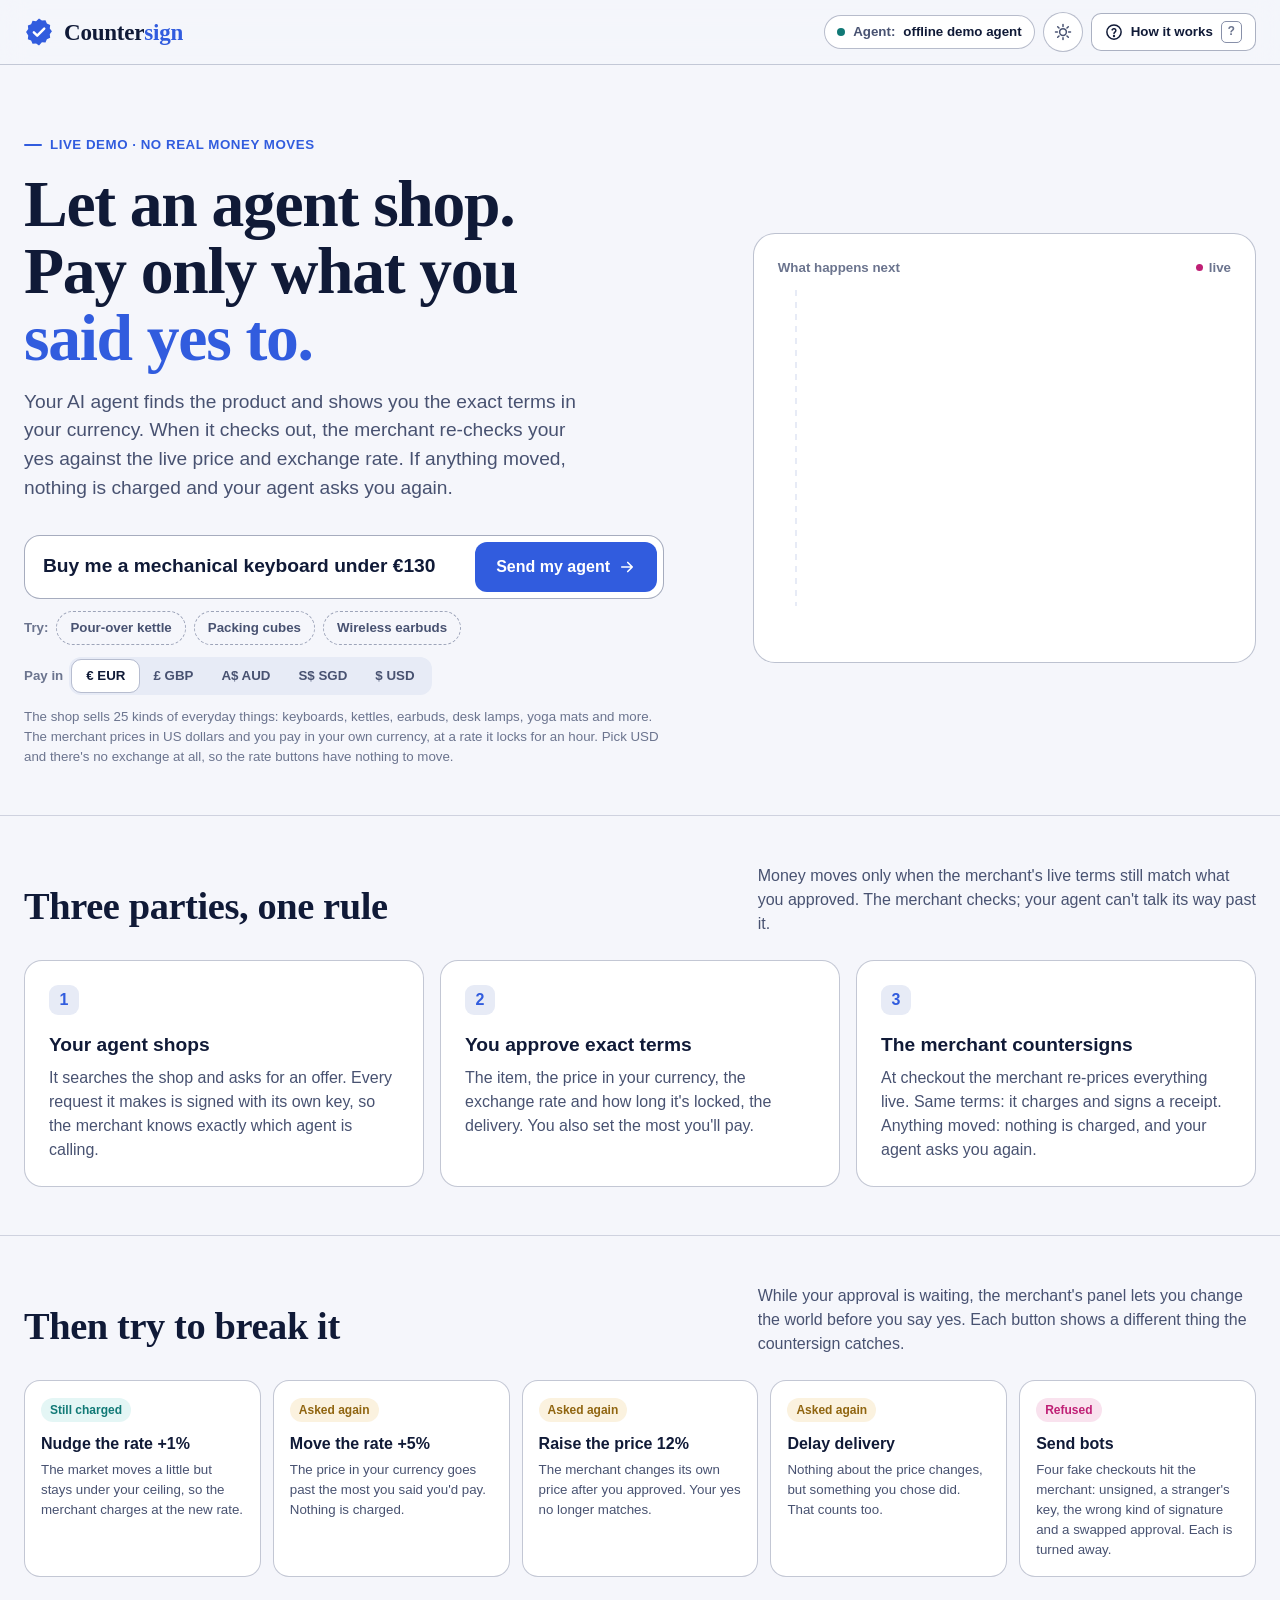
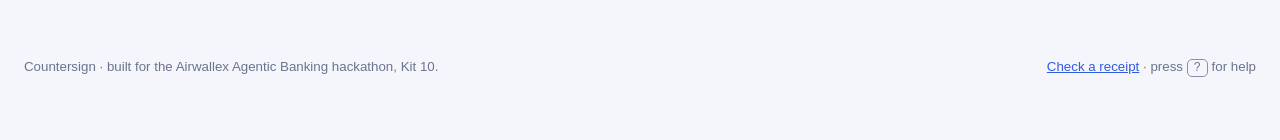
==== commit b4189ec2: "Euros first, and the approval, receipt and console pages in the new look Reviewers are mostly outsid" ====
--- a/src/countersign/web/static/index.html
+++ b/src/countersign/web/static/index.html
@@ -198,7 +198,7 @@
 @media (max-width: 560px) { .ask-box { flex-wrap: wrap; padding: 6px; } .ask-box input { flex-basis: 100%; padding: 10px 12px; }
                             .ask-box .btn { width: 100%; } }
 .ask-row { display: flex; align-items: center; justify-content: space-between; gap: var(--space-3); flex-wrap: wrap; }
-.seg { display: inline-flex; padding: 3px; border-radius: 12px; background: var(--soft); }
+.seg { display: inline-flex; flex-wrap: wrap; padding: 3px; border-radius: 12px; background: var(--soft); }
 .seg button { border: 0; background: transparent; padding: 6px 14px; border-radius: 9px; font-weight: 650; cursor: pointer; font-size: var(--step--1); color: var(--ink-2); }
 .seg button[aria-pressed=true] { background: var(--panel); color: var(--ink); outline: 1px solid color-mix(in srgb, var(--line) 50%, transparent); }
 .seg-label { font-size: var(--step--1); color: var(--ink-3); font-weight: 600; margin-right: 6px; }
@@ -488,7 +488,7 @@
         <form class="ask-form" id="ask">
           <label class="sr" for="request">What should your agent buy?</label>
           <div class="ask-box">
-            <input type="text" id="request" value="Buy me a mechanical keyboard under ₹12,000" autocomplete="off" spellcheck="false">
+            <input type="text" id="request" value="Buy me a mechanical keyboard under €130" autocomplete="off" spellcheck="false">
             <button class="btn primary" type="submit" id="go">
               Send my agent
               <svg viewBox="0 0 24 24" fill="none" stroke="currentColor" stroke-width="2.2" stroke-linecap="round" stroke-linejoin="round" aria-hidden="true"><path d="M5 12h14M13 6l6 6-6 6"/></svg>
@@ -500,21 +500,24 @@
               <button type="button" class="chip" data-q="Buy me packing cubes for a trip">Packing cubes</button>
               <button type="button" class="chip" data-q="Buy me wireless earbuds">Wireless earbuds</button>
             </div>
-            <div><span class="seg-label">Pay in</span><span class="seg" role="group" aria-label="Your currency">
-              <button type="button" data-ccy="INR" aria-pressed="true">₹ INR</button>
-              <button type="button" data-ccy="EUR" aria-pressed="false">€ EUR</button>
+            <div><span class="seg-label">Pay in</span><span class="seg" role="group" aria-label="The currency you pay in">
+              <button type="button" data-ccy="EUR" aria-pressed="true">€ EUR</button>
+              <button type="button" data-ccy="GBP" aria-pressed="false">£ GBP</button>
+              <button type="button" data-ccy="AUD" aria-pressed="false">A$ AUD</button>
+              <button type="button" data-ccy="SGD" aria-pressed="false">S$ SGD</button>
+              <button type="button" data-ccy="USD" aria-pressed="false">$ USD</button>
             </span></div>
           </div>
-          <p class="fine">The shop sells 25 kinds of everyday things: keyboards, kettles, earbuds, desk lamps, yoga mats and more. Prices are in US dollars; you pay in your currency.</p>
+          <p class="fine">The shop sells 25 kinds of everyday things: keyboards, kettles, earbuds, desk lamps, yoga mats and more. The merchant prices in US dollars and you pay in your own currency, at a rate it locks for an hour. Pick USD and there's no exchange at all, so the rate buttons have nothing to move.</p>
         </form>
       </div>
 
       <div class="film" aria-hidden="true">
         <div class="film-head"><span>What happens next</span><span class="rec">live</span></div>
         <div class="film-row"><span class="who you">You</span><div class="film-card"><div class="t">You ask</div><div class="v">“Buy me wireless earbuds”</div></div></div>
-        <div class="film-row"><span class="who agent">AI</span><div class="film-card"><div class="t">Your agent finds, and asks you</div><div class="v">Wireless earbuds Lite · ₹7,568.16 · approve up to ₹7,720?</div></div></div>
-        <div class="film-row"><span class="who you">You</span><div class="film-card"><div class="t">You say yes, with a ceiling</div><div class="v">Approved up to ₹7,720.00</div></div></div>
-        <div class="film-row"><span class="who check">✓</span><div class="film-card go"><div class="t">The merchant countersigns</div><div class="v">Same terms, rate still locked · charged ₹7,568.16 · receipt signed</div></div></div>
+        <div class="film-row"><span class="who agent">AI</span><div class="film-card"><div class="t">Your agent finds, and asks you</div><div class="v">Wireless earbuds Lite · €82.79 ($89.99) · approve up to €85.00?</div></div></div>
+        <div class="film-row"><span class="who you">You</span><div class="film-card"><div class="t">You say yes, with a ceiling</div><div class="v">Approved up to €85.00</div></div></div>
+        <div class="film-row"><span class="who check">✓</span><div class="film-card go"><div class="t">The merchant countersigns</div><div class="v">Same terms, rate still locked · charged €82.79 · receipt signed</div></div></div>
       </div>
     </section>
 
@@ -671,7 +674,7 @@
 <script>
 const $ = (s) => document.querySelector(s);
 const $$ = (s) => document.querySelectorAll(s);
-let currency = "INR", sid = null, state = null, poll = null, verified = {};
+let currency = "EUR", sid = null, state = null, poll = null, verified = {};
 let shown = { feed: 0, edge: 0, approvalKey: "", receiptsKey: "", decision: null };
 
 /* ---------------------------------------------------------------- theme: the device's, until you pick */
@@ -689,7 +692,7 @@
 /* ---------------------------------------------------------------- helpers */
 const fmt = (amount, ccy) => {
   if (amount == null) return "—";
-  const locale = ccy === "INR" ? "en-IN" : ccy === "EUR" ? "de-DE" : "en-US";
+  const locale = ccy === "INR" ? "en-IN" : "en-US";
   return new Intl.NumberFormat(locale, { style: "currency", currency: ccy, maximumFractionDigits: 2 }).format(Number(amount));
 };
 const cap = (s) => { s = String(s ?? ""); return s.charAt(0).toUpperCase() + s.slice(1); };
@@ -735,17 +738,23 @@
 });
 
 /* ---------------------------------------------------------------- first screen */
-$$(".seg button").forEach((b) => b.onclick = () => {
-  currency = b.dataset.ccy;
-  $$(".seg button").forEach((x) => x.setAttribute("aria-pressed", x === b));
+// A keyboard budget in each currency, a little above its price there.
+const BUDGET = { EUR: "€130", GBP: "£110", AUD: "A$210", SGD: "S$190", USD: "$140" };
+function pickCurrency(code) {
+  if (!BUDGET[code]) return;
+  currency = code;
+  $$(".seg button").forEach((x) => x.setAttribute("aria-pressed", x.dataset.ccy === code));
   const req = $("#request");
-  req.value = req.value.replace(/under [₹€][\d,.]+/, currency === "INR" ? "under ₹12,000" : "under €130");
-});
+  req.value = req.value.replace(/under (?:[AS]?\$|[₹€£])[\d,.]+/, "under " + BUDGET[code]);
+}
+$$(".seg button").forEach((b) => b.onclick = () => pickCurrency(b.dataset.ccy));
+// Start in the visitor's own currency where we have it (en-GB, en-AU, en-SG); euros otherwise.
+pickCurrency({ GB: "GBP", AU: "AUD", SG: "SGD" }[(navigator.language || "").split("-")[1]] || "EUR");
 $$(".chip").forEach((c) => c.onclick = () => { $("#request").value = c.dataset.q; $("#request").focus(); });
 
 // A link like /?q=Buy+me+a+kettle&ccy=EUR starts the demo straight away.
 const params = new URLSearchParams(location.search);
-if (params.get("ccy") === "EUR") document.querySelector('.seg button[data-ccy="EUR"]').click();
+if (params.get("ccy")) pickCurrency(params.get("ccy").toUpperCase());
 if (params.get("s")) { sid = params.get("s"); showBoard(); startPolling(); }
 else if (params.get("q")) { $("#request").value = params.get("q"); setTimeout(() => $("#ask").requestSubmit(), 50); }
 
@@ -879,7 +888,7 @@
     const o = p.offer;
     const lock = o.rate_locked_until ? countdown(o.rate_locked_until) : null;
     const items = o.items.map((i) => `${esc(i.title)}${i.quantity > 1 ? " × " + i.quantity : ""}`).join(", ");
-    const sym = ccy === "INR" ? "₹" : "€";
+    const sym = { EUR: "€", GBP: "£", AUD: "A$", SGD: "S$", USD: "$", INR: "₹" }[ccy] || ccy;
     parts.push(`<div class="card pending">
       <div class="label">Your agent wants to buy</div>
       <div class="item">${items}</div>
@@ -981,8 +990,12 @@
 function renderLevers() {
   const open = !!state.pending && state.status !== "working";
   const finished = state.status === "done" || state.status === "error";
-  $$("[data-lever]").forEach((b) => { b.disabled = b.dataset.lever === "bot" ? state.status === "working" : !open; });
-  $("#leverNote").textContent = open ? "Press one, then approve, and watch what the merchant does."
+  const noRate = open && !state.pending.offer.rate;  // paying in the merchant's own currency: nothing to move
+  $$("[data-lever]").forEach((b) => {
+    b.disabled = b.dataset.lever === "bot" ? state.status === "working" : !open || (b.dataset.lever === "rate" && noRate);
+  });
+  $("#leverNote").textContent = noRate ? "You're paying in US dollars, the merchant's own currency, so there's no rate to move. The other buttons still work."
+    : open ? "Press one, then approve, and watch what the merchant does."
     : finished ? "This purchase is over. Start again to try another button." : "These wake up when an approval is waiting.";
 }
 
